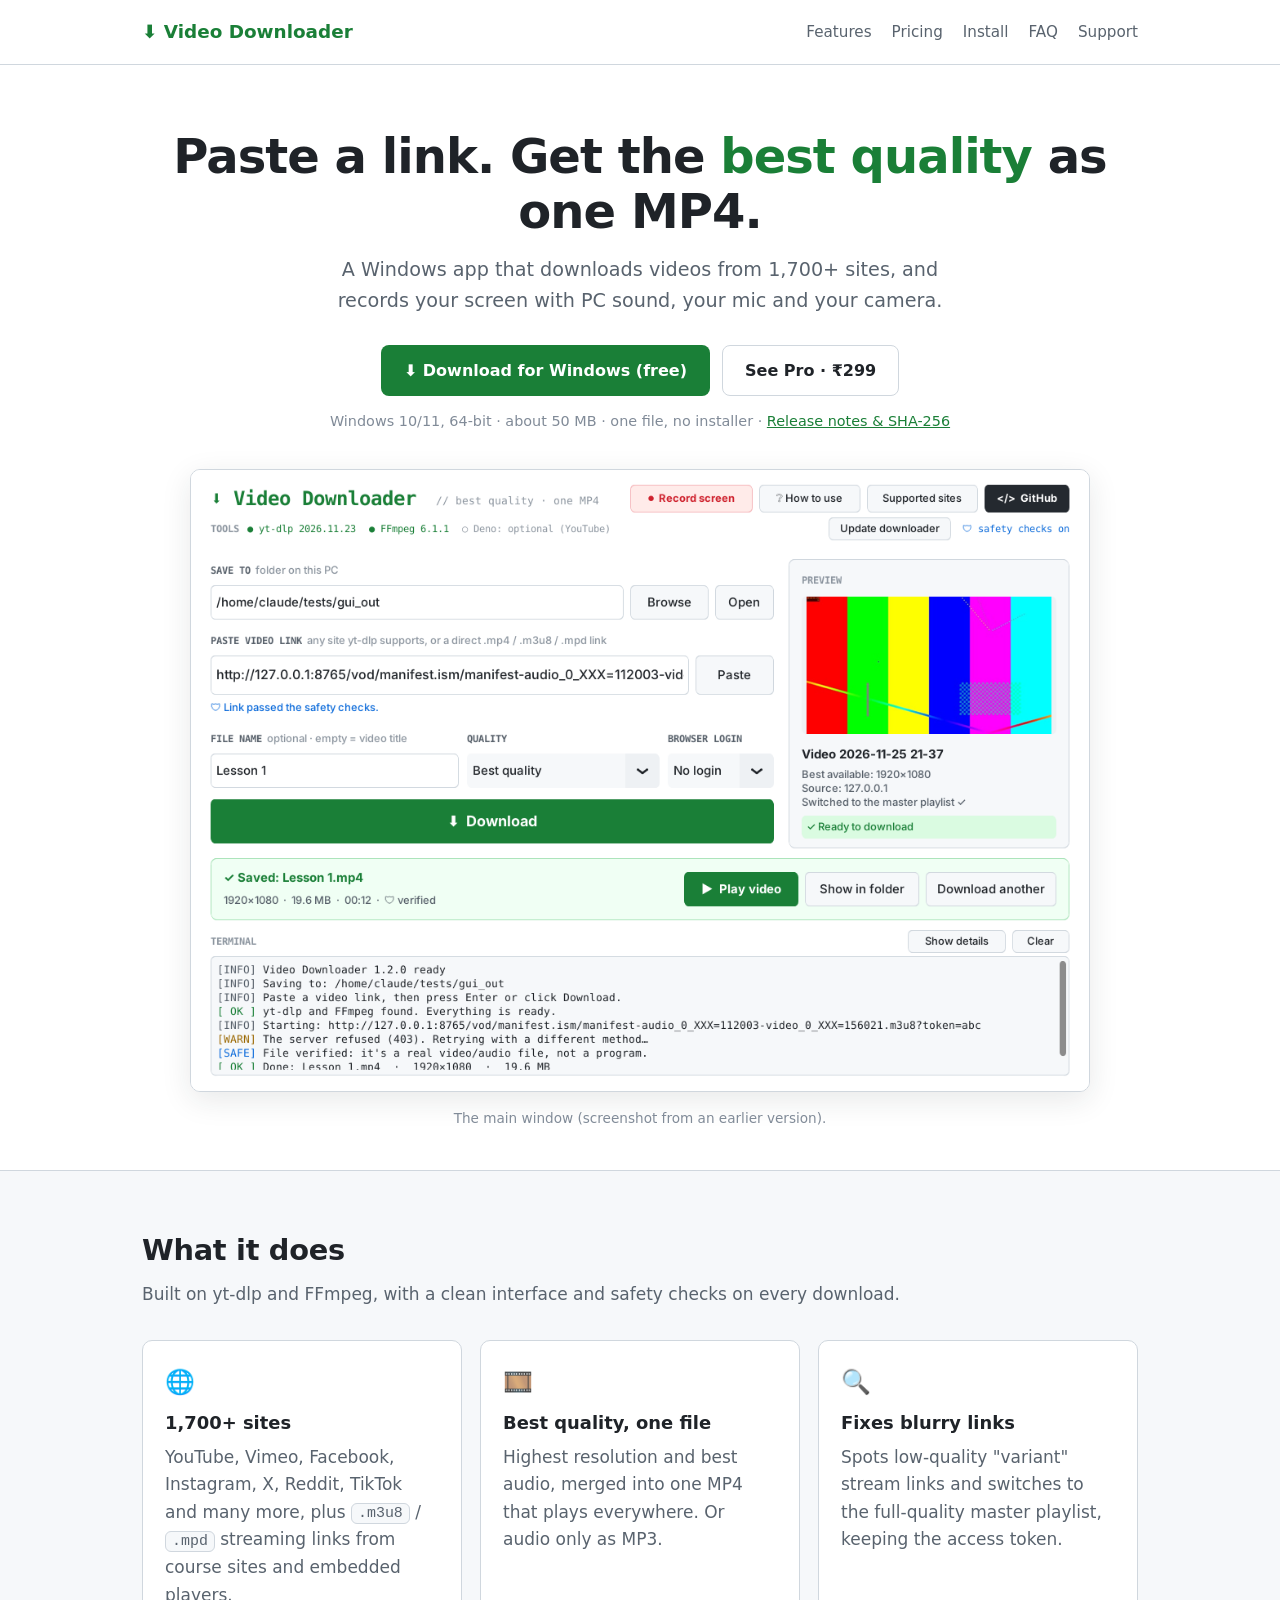
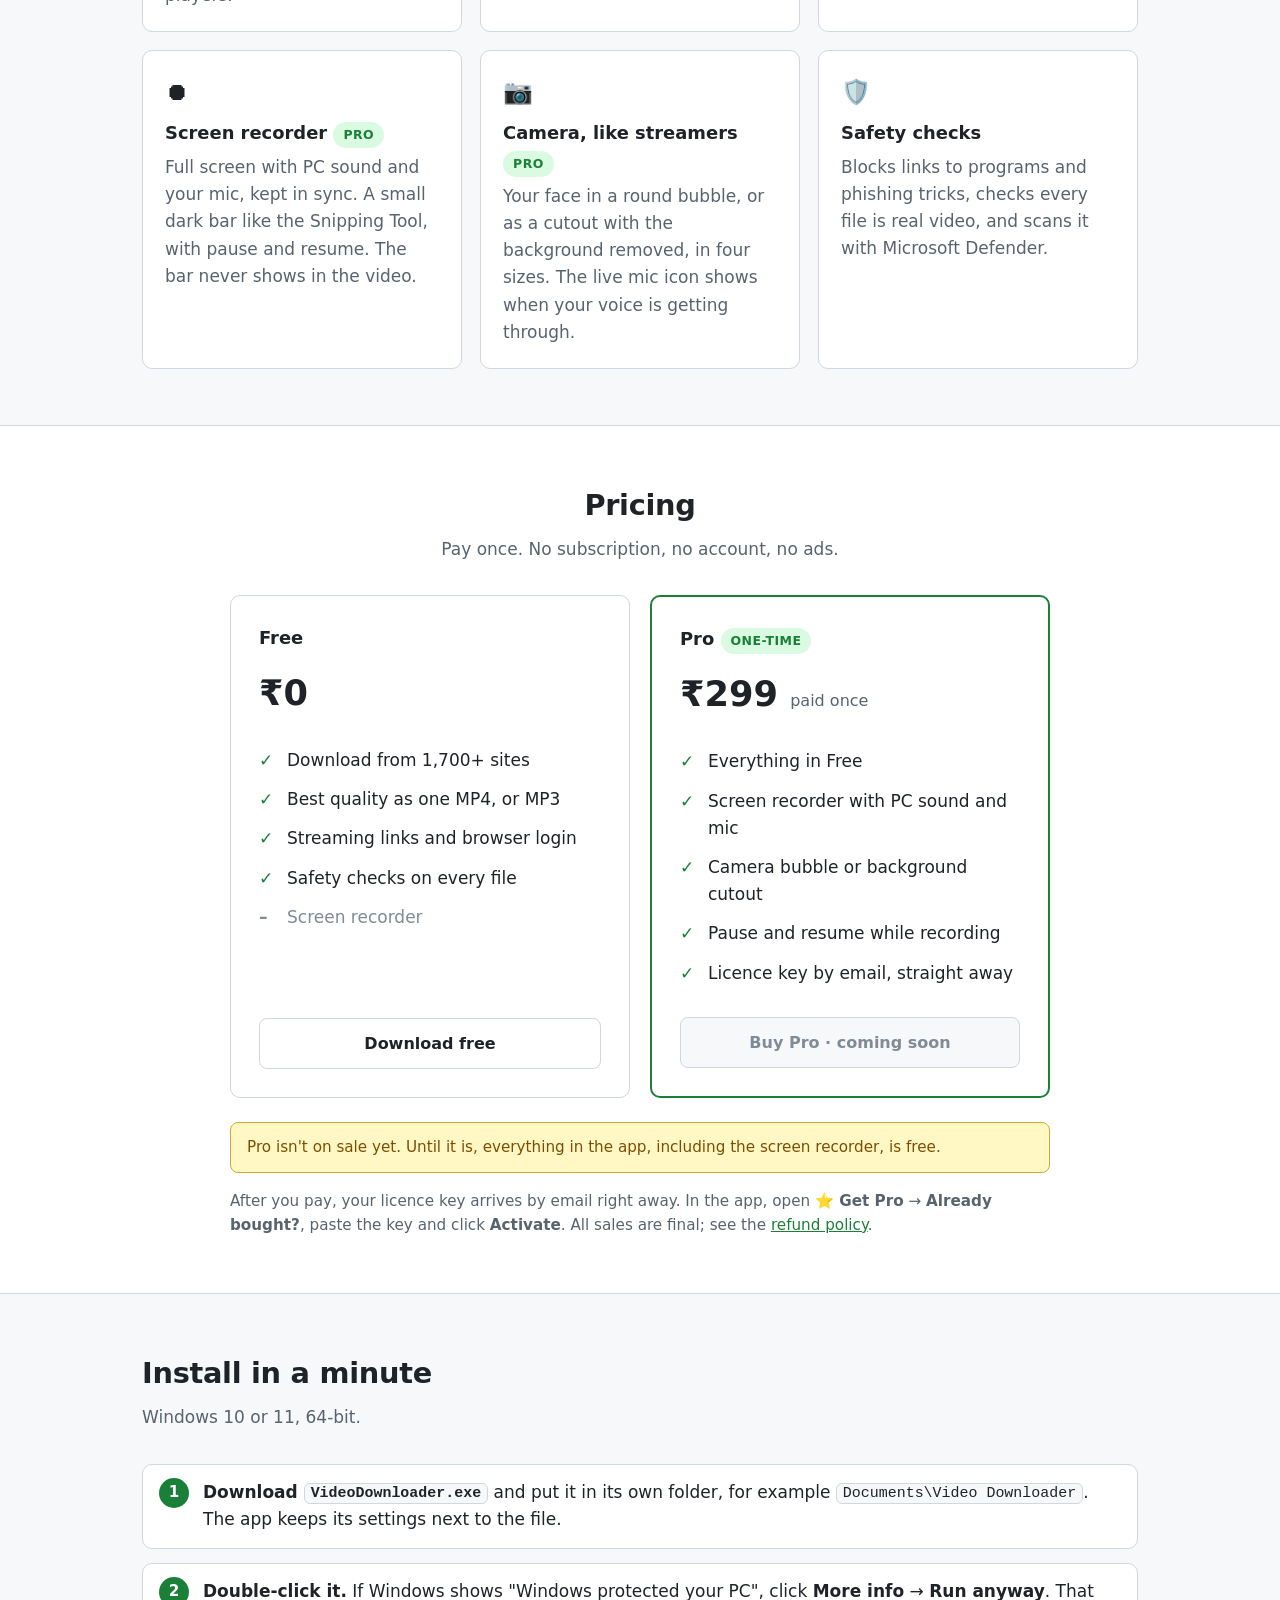
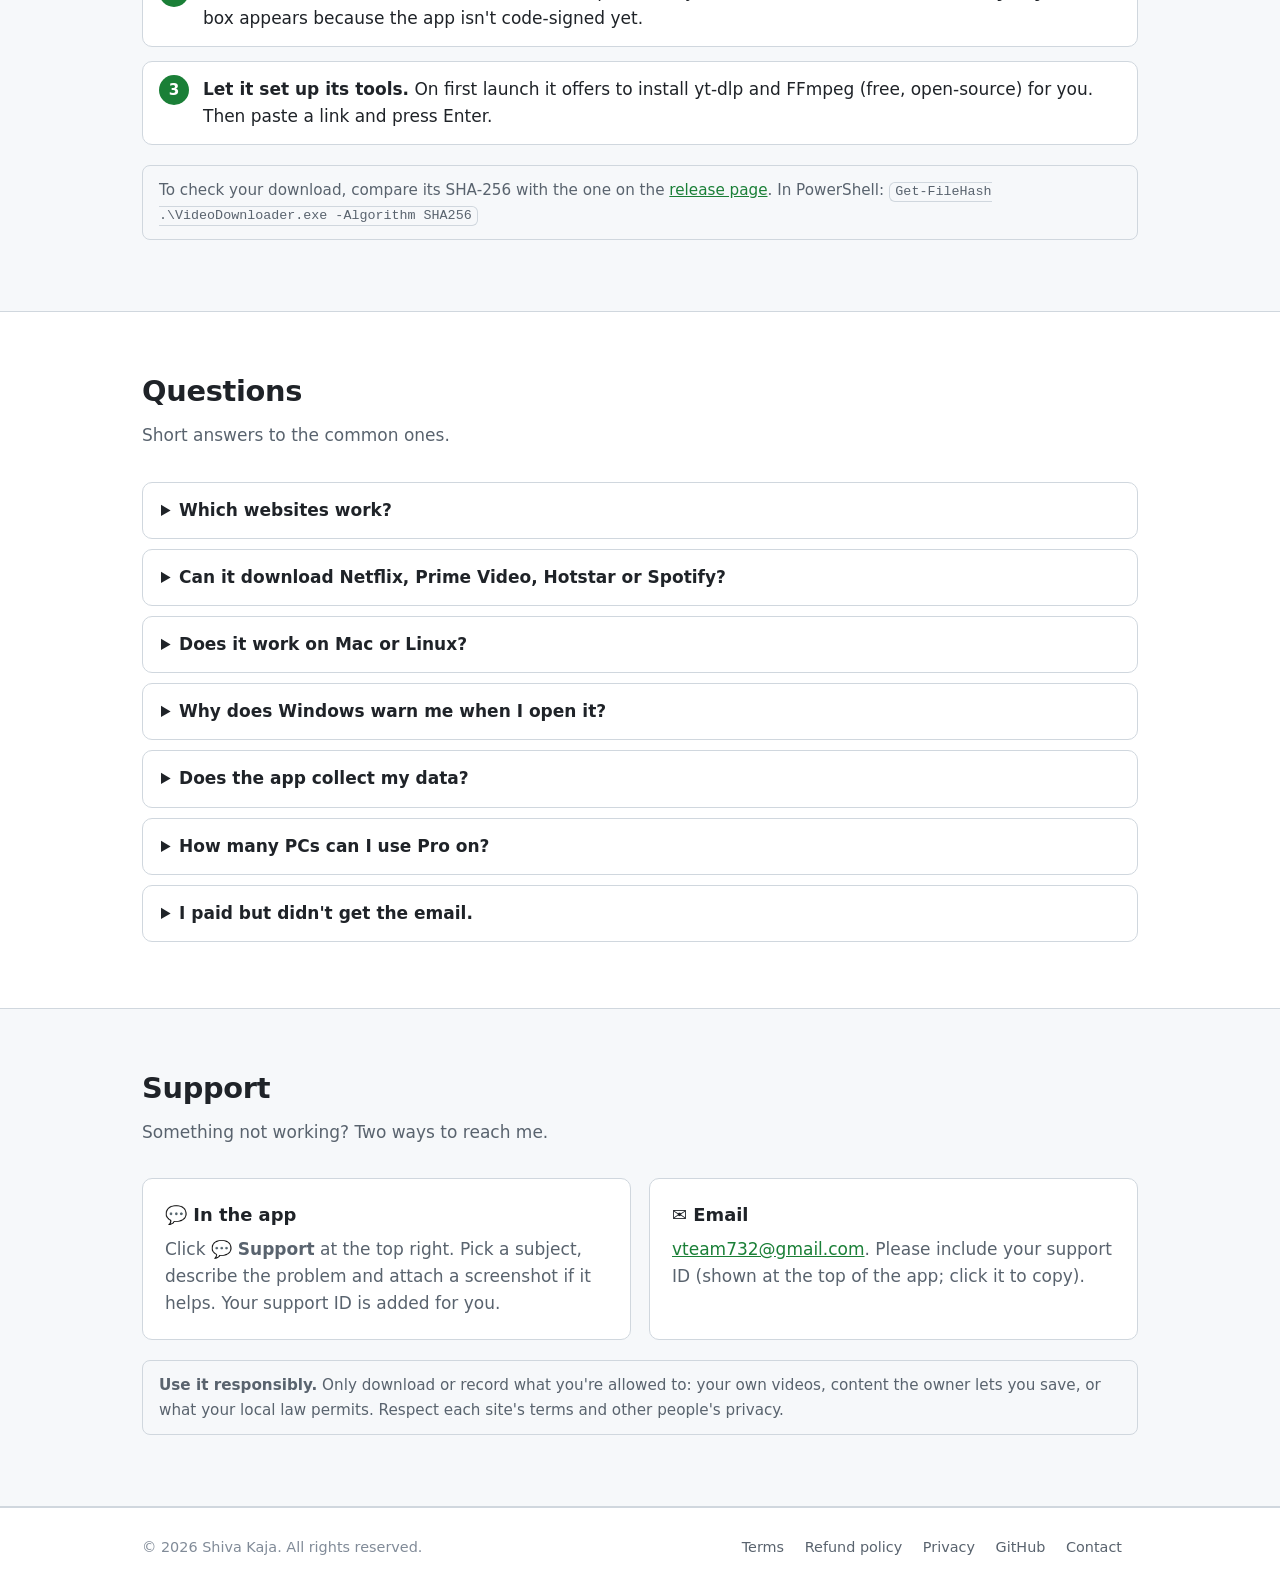
==== docs/index.html @ ed21e31d "Video Downloader v2.0.0 Windows app: download videos from 1,700+ sites in the best quality as one MP" ====
<!DOCTYPE html>
<html lang="en">
<head>
  <meta charset="utf-8">
  <meta name="viewport" content="width=device-width, initial-scale=1">
  <title>Video Downloader for Windows: best quality as one MP4, plus a screen recorder</title>
  <meta name="description" content="A Windows app that downloads videos from 1,700+ sites in the best quality as one MP4, and records your screen with sound, mic and camera. Free to download; Pro is ₹299 once.">
  <link rel="stylesheet" href="style.css">
  <link rel="icon" href="data:image/svg+xml,%3Csvg xmlns='http://www.w3.org/2000/svg' viewBox='0 0 100 100'%3E%3Ctext y='.9em' font-size='90'%3E%E2%AC%87%3C/text%3E%3C/svg%3E">
</head>
<body>

<header class="site-header">
  <div class="wrap">
    <a class="brand" href="./">⬇ Video Downloader</a>
    <nav class="nav">
      <a href="#features">Features</a>
      <a href="#pricing">Pricing</a>
      <a href="#install">Install</a>
      <a href="#faq">FAQ</a>
      <a href="#support">Support</a>
    </nav>
  </div>
</header>

<main>
  <div class="wrap hero">
    <h1>Paste a link. Get the <span>best quality</span> as one MP4.</h1>
    <p class="lead">A Windows app that downloads videos from 1,700+ sites, and records your screen with PC sound, your mic and your camera.</p>
    <div class="actions">
      <a class="btn btn-primary" href="https://github.com/souldraft/video-downloader/releases/latest/download/VideoDownloader.exe">⬇ Download for Windows (free)</a>
      <a class="btn btn-secondary" href="#pricing">See Pro · ₹299</a>
    </div>
    <p class="small">Windows 10/11, 64-bit · about 50 MB · one file, no installer · <a href="https://github.com/souldraft/video-downloader/releases/latest">Release notes &amp; SHA-256</a></p>

    <figure class="shot">
      <img src="screenshot-main.png" alt="Video Downloader main window: a link box, quality options, a preview card and a green Download button" width="1100" height="760">
      <figcaption>The main window (screenshot from an earlier version).</figcaption>
    </figure>
  </div>

  <section id="features" class="alt">
    <div class="wrap">
      <h2>What it does</h2>
      <p class="section-lead">Built on yt-dlp and FFmpeg, with a clean interface and safety checks on every download.</p>
      <div class="grid">
        <div class="card">
          <div class="icon">🌐</div>
          <h3>1,700+ sites</h3>
          <p>YouTube, Vimeo, Facebook, Instagram, X, Reddit, TikTok and many more, plus <code>.m3u8</code> / <code>.mpd</code> streaming links from course sites and embedded players.</p>
        </div>
        <div class="card">
          <div class="icon">🎞️</div>
          <h3>Best quality, one file</h3>
          <p>Highest resolution and best audio, merged into one MP4 that plays everywhere. Or audio only as MP3.</p>
        </div>
        <div class="card">
          <div class="icon">🔍</div>
          <h3>Fixes blurry links</h3>
          <p>Spots low-quality "variant" stream links and switches to the full-quality master playlist, keeping the access token.</p>
        </div>
        <div class="card">
          <div class="icon">⏺</div>
          <h3>Screen recorder <span class="badge">Pro</span></h3>
          <p>Full screen with PC sound and your mic, kept in sync. A small dark bar like the Snipping Tool, with pause and resume. The bar never shows in the video.</p>
        </div>
        <div class="card">
          <div class="icon">📷</div>
          <h3>Camera, like streamers <span class="badge">Pro</span></h3>
          <p>Your face in a round bubble, or as a cutout with the background removed, in four sizes. The live mic icon shows when your voice is getting through.</p>
        </div>
        <div class="card">
          <div class="icon">🛡️</div>
          <h3>Safety checks</h3>
          <p>Blocks links to programs and phishing tricks, checks every file is real video, and scans it with Microsoft Defender.</p>
        </div>
      </div>
    </div>
  </section>

  <section id="pricing">
    <div class="wrap">
      <h2 style="text-align:center">Pricing</h2>
      <p class="section-lead" style="text-align:center">Pay once. No subscription, no account, no ads.</p>
      <div class="plans">
        <div class="plan">
          <h3>Free</h3>
          <div class="price">₹0</div>
          <ul>
            <li>Download from 1,700+ sites</li>
            <li>Best quality as one MP4, or MP3</li>
            <li>Streaming links and browser login</li>
            <li>Safety checks on every file</li>
            <li class="no">Screen recorder</li>
          </ul>
          <a class="btn btn-secondary btn-block" href="https://github.com/souldraft/video-downloader/releases/latest/download/VideoDownloader.exe">Download free</a>
        </div>
        <div class="plan pro">
          <h3>Pro <span class="badge">one-time</span></h3>
          <div class="price">₹299 <small>paid once</small></div>
          <ul>
            <li>Everything in Free</li>
            <li>Screen recorder with PC sound and mic</li>
            <li>Camera bubble or background cutout</li>
            <li>Pause and resume while recording</li>
            <li>Licence key by email, straight away</li>
          </ul>
          <!-- When the checkout link is ready: replace this <span> with
               <a class="btn btn-primary btn-block" href="CHECKOUT-LINK">Buy Pro · ₹299</a> -->
          <span class="btn btn-block" aria-disabled="true">Buy Pro · coming soon</span>
        </div>
      </div>
      <p class="note" style="max-width:820px;margin:24px auto 0">Pro isn't on sale yet. Until it is, everything in the app, including the screen recorder, is free.</p>
      <p style="max-width:820px;margin:16px auto 0;color:var(--muted);font-size:0.95rem">After you pay, your licence key arrives by email right away. In the app, open <strong>⭐ Get Pro</strong> → <strong>Already bought?</strong>, paste the key and click <strong>Activate</strong>. All sales are final; see the <a href="refund.html">refund policy</a>.</p>
    </div>
  </section>

  <section id="install" class="alt">
    <div class="wrap">
      <h2>Install in a minute</h2>
      <p class="section-lead">Windows 10 or 11, 64-bit.</p>
      <ol class="steps">
        <li><strong>Download <code>VideoDownloader.exe</code></strong> and put it in its own folder, for example <code>Documents\Video Downloader</code>. The app keeps its settings next to the file.</li>
        <li><strong>Double-click it.</strong> If Windows shows "Windows protected your PC", click <strong>More info</strong> → <strong>Run anyway</strong>. That box appears because the app isn't code-signed yet.</li>
        <li><strong>Let it set up its tools.</strong> On first launch it offers to install yt-dlp and FFmpeg (free, open-source) for you. Then paste a link and press Enter.</li>
      </ol>
      <p class="note-plain" style="margin-top:20px">To check your download, compare its SHA-256 with the one on the <a href="https://github.com/souldraft/video-downloader/releases/latest">release page</a>. In PowerShell: <code>Get-FileHash .\VideoDownloader.exe -Algorithm SHA256</code></p>
    </div>
  </section>

  <section id="faq">
    <div class="wrap">
      <h2>Questions</h2>
      <p class="section-lead">Short answers to the common ones.</p>
      <details>
        <summary>Which websites work?</summary>
        <p>Every site the open-source yt-dlp project supports (over 1,700), plus direct video files and <code>.m3u8</code> / <code>.mpd</code> streaming links. Sites change often; if one stops working, click <strong>Update downloader</strong> in the app.</p>
      </details>
      <details>
        <summary>Can it download Netflix, Prime Video, Hotstar or Spotify?</summary>
        <p>No. Those use DRM copy protection, and the app doesn't try to get around it. Screen recordings of DRM players show black for the same reason.</p>
      </details>
      <details>
        <summary>Does it work on Mac or Linux?</summary>
        <p>No, Windows 10 and 11 (64-bit) only.</p>
      </details>
      <details>
        <summary>Why does Windows warn me when I open it?</summary>
        <p>New apps without a paid code-signing certificate get a SmartScreen warning. Download only from this site or the GitHub Releases page, and compare the SHA-256 if you want to be sure.</p>
      </details>
      <details>
        <summary>Does the app collect my data?</summary>
        <p>No analytics, no tracking, no account. It only sends something when you choose to use the Support form. Details in the <a href="privacy.html">privacy policy</a>.</p>
      </details>
      <details>
        <summary>How many PCs can I use Pro on?</summary>
        <p>One licence key works on up to 2 PCs. If you change PCs, contact support with your key and support ID.</p>
      </details>
      <details>
        <summary>I paid but didn't get the email.</summary>
        <p>Check your spam or promotions folder for the receipt; the key is in it. Still nothing? Email <a href="mailto:vteam732@gmail.com">vteam732@gmail.com</a> with the email address you paid with.</p>
      </details>
    </div>
  </section>

  <section id="support" class="alt">
    <div class="wrap">
      <h2>Support</h2>
      <p class="section-lead">Something not working? Two ways to reach me.</p>
      <div class="grid">
        <div class="card">
          <h3>💬 In the app</h3>
          <p>Click <strong>💬 Support</strong> at the top right. Pick a subject, describe the problem and attach a screenshot if it helps. Your support ID is added for you.</p>
        </div>
        <div class="card">
          <h3>✉️ Email</h3>
          <p><a href="mailto:vteam732@gmail.com">vteam732@gmail.com</a>. Please include your support ID (shown at the top of the app; click it to copy).</p>
        </div>
      </div>
      <p class="note-plain" style="margin-top:20px"><strong>Use it responsibly.</strong> Only download or record what you're allowed to: your own videos, content the owner lets you save, or what your local law permits. Respect each site's terms and other people's privacy.</p>
    </div>
  </section>
</main>

<footer class="site-footer">
  <div class="wrap">
    <div>© 2026 Shiva Kaja. All rights reserved.</div>
    <div>
      <a href="terms.html">Terms</a>
      <a href="refund.html">Refund policy</a>
      <a href="privacy.html">Privacy</a>
      <a href="https://github.com/souldraft/video-downloader">GitHub</a>
      <a href="mailto:vteam732@gmail.com">Contact</a>
    </div>
  </div>
</footer>

</body>
</html>
---- docs/style.css ----
/* Video Downloader website: white theme, green accent (same as the app) */
:root {
  --green: #1A7F37;
  --green-hover: #156D2E;
  --green-soft: #DAFBE1;
  --text: #1F2328;
  --muted: #59636E;
  --faint: #818B98;
  --border: #D0D7DE;
  --surface: #F6F8FA;
  --amber-bg: #FFF8C5;
  --amber-border: #D4A72C;
  --amber-text: #7D4E00;
  --red: #CF222E;
  --radius: 10px;
  --max: 1040px;
}

* { box-sizing: border-box; }

html { -webkit-text-size-adjust: 100%; }

body {
  margin: 0;
  font-family: "Segoe UI", system-ui, -apple-system, Roboto, "Helvetica Neue", Arial, sans-serif;
  font-size: 17px;
  line-height: 1.6;
  color: var(--text);
  background: #FFFFFF;
}

a { color: var(--green); }
a:hover { color: var(--green-hover); }

code, .mono {
  font-family: "Cascadia Mono", Consolas, "SFMono-Regular", Menlo, monospace;
  font-size: 0.88em;
}

code {
  background: var(--surface);
  border: 1px solid var(--border);
  border-radius: 6px;
  padding: 0.1em 0.4em;
}

.wrap { max-width: var(--max); margin: 0 auto; padding: 0 22px; }

/* ---------- header ---------- */
.site-header { border-bottom: 1px solid var(--border); background: #FFFFFF; }
.site-header .wrap { display: flex; align-items: center; justify-content: space-between; gap: 16px; min-height: 64px; flex-wrap: wrap; }
.brand { font-weight: 700; font-size: 1.15rem; color: var(--green); text-decoration: none; white-space: nowrap; }
.brand:hover { color: var(--green-hover); }
.nav { display: flex; gap: 20px; flex-wrap: wrap; }
.nav a { color: var(--muted); text-decoration: none; font-size: 0.95rem; }
.nav a:hover { color: var(--text); }

/* ---------- buttons ---------- */
.btn {
  display: inline-block;
  padding: 12px 22px;
  border-radius: 8px;
  font-weight: 600;
  font-size: 1rem;
  text-decoration: none;
  border: 1px solid transparent;
  cursor: pointer;
  font-family: inherit;
}
.btn-primary { background: var(--green); color: #FFFFFF; }
.btn-primary:hover { background: var(--green-hover); color: #FFFFFF; }
.btn-secondary { background: #FFFFFF; color: var(--text); border-color: var(--border); }
.btn-secondary:hover { background: var(--surface); color: var(--text); }
.btn[aria-disabled="true"], .btn:disabled { background: var(--surface); color: var(--faint); border-color: var(--border); cursor: not-allowed; }
.btn-block { display: block; width: 100%; text-align: center; }

/* ---------- hero ---------- */
.hero { padding: 64px 0 40px; text-align: center; }
.hero h1 { font-size: clamp(2rem, 5vw, 3rem); line-height: 1.15; margin: 0 0 16px; letter-spacing: -0.02em; }
.hero h1 span { color: var(--green); }
.hero p.lead { font-size: 1.2rem; color: var(--muted); max-width: 640px; margin: 0 auto 28px; }
.hero .actions { display: flex; gap: 12px; justify-content: center; flex-wrap: wrap; }
.hero .small { color: var(--faint); font-size: 0.9rem; margin-top: 14px; }

.shot { margin: 36px auto 0; max-width: 900px; }
.shot img { width: 100%; height: auto; border: 1px solid var(--border); border-radius: var(--radius); box-shadow: 0 8px 30px rgba(31, 35, 40, 0.10); }
.shot figcaption { color: var(--faint); font-size: 0.85rem; margin-top: 8px; text-align: center; }

/* ---------- sections ---------- */
section { padding: 56px 0; }
section.alt { background: var(--surface); border-top: 1px solid var(--border); border-bottom: 1px solid var(--border); }
h2 { font-size: 1.8rem; margin: 0 0 8px; letter-spacing: -0.01em; }
h3 { font-size: 1.12rem; margin: 0 0 6px; }
.section-lead { color: var(--muted); margin: 0 0 32px; }

.grid { display: grid; gap: 18px; grid-template-columns: repeat(auto-fit, minmax(260px, 1fr)); }
.card { background: #FFFFFF; border: 1px solid var(--border); border-radius: var(--radius); padding: 22px; }
.card p { margin: 0; color: var(--muted); }
.card .icon { font-size: 1.5rem; margin-bottom: 8px; }

/* ---------- pricing ---------- */
.plans { display: grid; gap: 20px; grid-template-columns: repeat(auto-fit, minmax(280px, 1fr)); max-width: 820px; margin: 0 auto; }
.plan { background: #FFFFFF; border: 1px solid var(--border); border-radius: var(--radius); padding: 28px; display: flex; flex-direction: column; }
.plan.pro { border: 2px solid var(--green); }
.plan .price { font-size: 2.2rem; font-weight: 700; margin: 6px 0 2px; }
.plan .price small { font-size: 1rem; font-weight: 400; color: var(--muted); }
.plan ul { list-style: none; padding: 0; margin: 18px 0 24px; flex: 1; }
.plan li { padding: 6px 0 6px 28px; position: relative; }
.plan li::before { content: "✓"; position: absolute; left: 0; color: var(--green); font-weight: 700; }
.plan li.no { color: var(--faint); }
.plan li.no::before { content: "–"; color: var(--faint); }
.badge { display: inline-block; font-size: 0.78rem; font-weight: 700; letter-spacing: 0.04em; text-transform: uppercase; color: var(--green); background: var(--green-soft); border-radius: 999px; padding: 3px 10px; }

.note { background: var(--amber-bg); border: 1px solid var(--amber-border); color: var(--amber-text); border-radius: 8px; padding: 12px 16px; font-size: 0.95rem; }
.note-plain { background: var(--surface); border: 1px solid var(--border); border-radius: 8px; padding: 12px 16px; font-size: 0.95rem; color: var(--muted); }

/* ---------- steps ---------- */
ol.steps { counter-reset: step; list-style: none; padding: 0; margin: 0; display: grid; gap: 14px; }
ol.steps li { counter-increment: step; position: relative; padding: 14px 16px 14px 60px; background: #FFFFFF; border: 1px solid var(--border); border-radius: var(--radius); }
ol.steps li::before { content: counter(step); position: absolute; left: 16px; top: 13px; width: 30px; height: 30px; border-radius: 50%; background: var(--green); color: #FFFFFF; font-weight: 700; display: flex; align-items: center; justify-content: center; font-size: 0.95rem; }

/* ---------- FAQ ---------- */
details { border: 1px solid var(--border); border-radius: var(--radius); padding: 14px 18px; background: #FFFFFF; margin-bottom: 10px; }
details summary { cursor: pointer; font-weight: 600; }
details p { margin: 10px 0 0; color: var(--muted); }

/* ---------- text pages (terms, privacy, refund) ---------- */
.page { max-width: 760px; margin: 0 auto; padding: 48px 22px 64px; }
.page h1 { font-size: 2.1rem; margin: 0 0 4px; letter-spacing: -0.01em; }
.page .updated { color: var(--faint); font-size: 0.9rem; margin: 0 0 28px; }
.page h2 { font-size: 1.3rem; margin: 32px 0 8px; }
.page p, .page li { color: #31373D; }
.page ul { padding-left: 22px; }

/* ---------- thanks page ---------- */
.keybox { display: flex; gap: 10px; flex-wrap: wrap; align-items: stretch; margin: 12px 0 8px; }
.keybox output { flex: 1; min-width: 220px; font-family: "Cascadia Mono", Consolas, Menlo, monospace; font-size: 1.05rem; background: var(--surface); border: 1px solid var(--border); border-radius: 8px; padding: 12px 14px; word-break: break-all; user-select: all; }
.hidden { display: none !important; }

/* ---------- footer ---------- */
.site-footer { border-top: 1px solid var(--border); padding: 28px 0 36px; color: var(--faint); font-size: 0.9rem; }
.site-footer .wrap { display: flex; justify-content: space-between; gap: 16px; flex-wrap: wrap; }
.site-footer a { color: var(--muted); text-decoration: none; margin-right: 16px; }
.site-footer a:hover { color: var(--text); }

@media (max-width: 600px) {
  body { font-size: 16px; }
  .hero { padding: 40px 0 28px; }
  section { padding: 40px 0; }
  .nav { gap: 14px; }
}
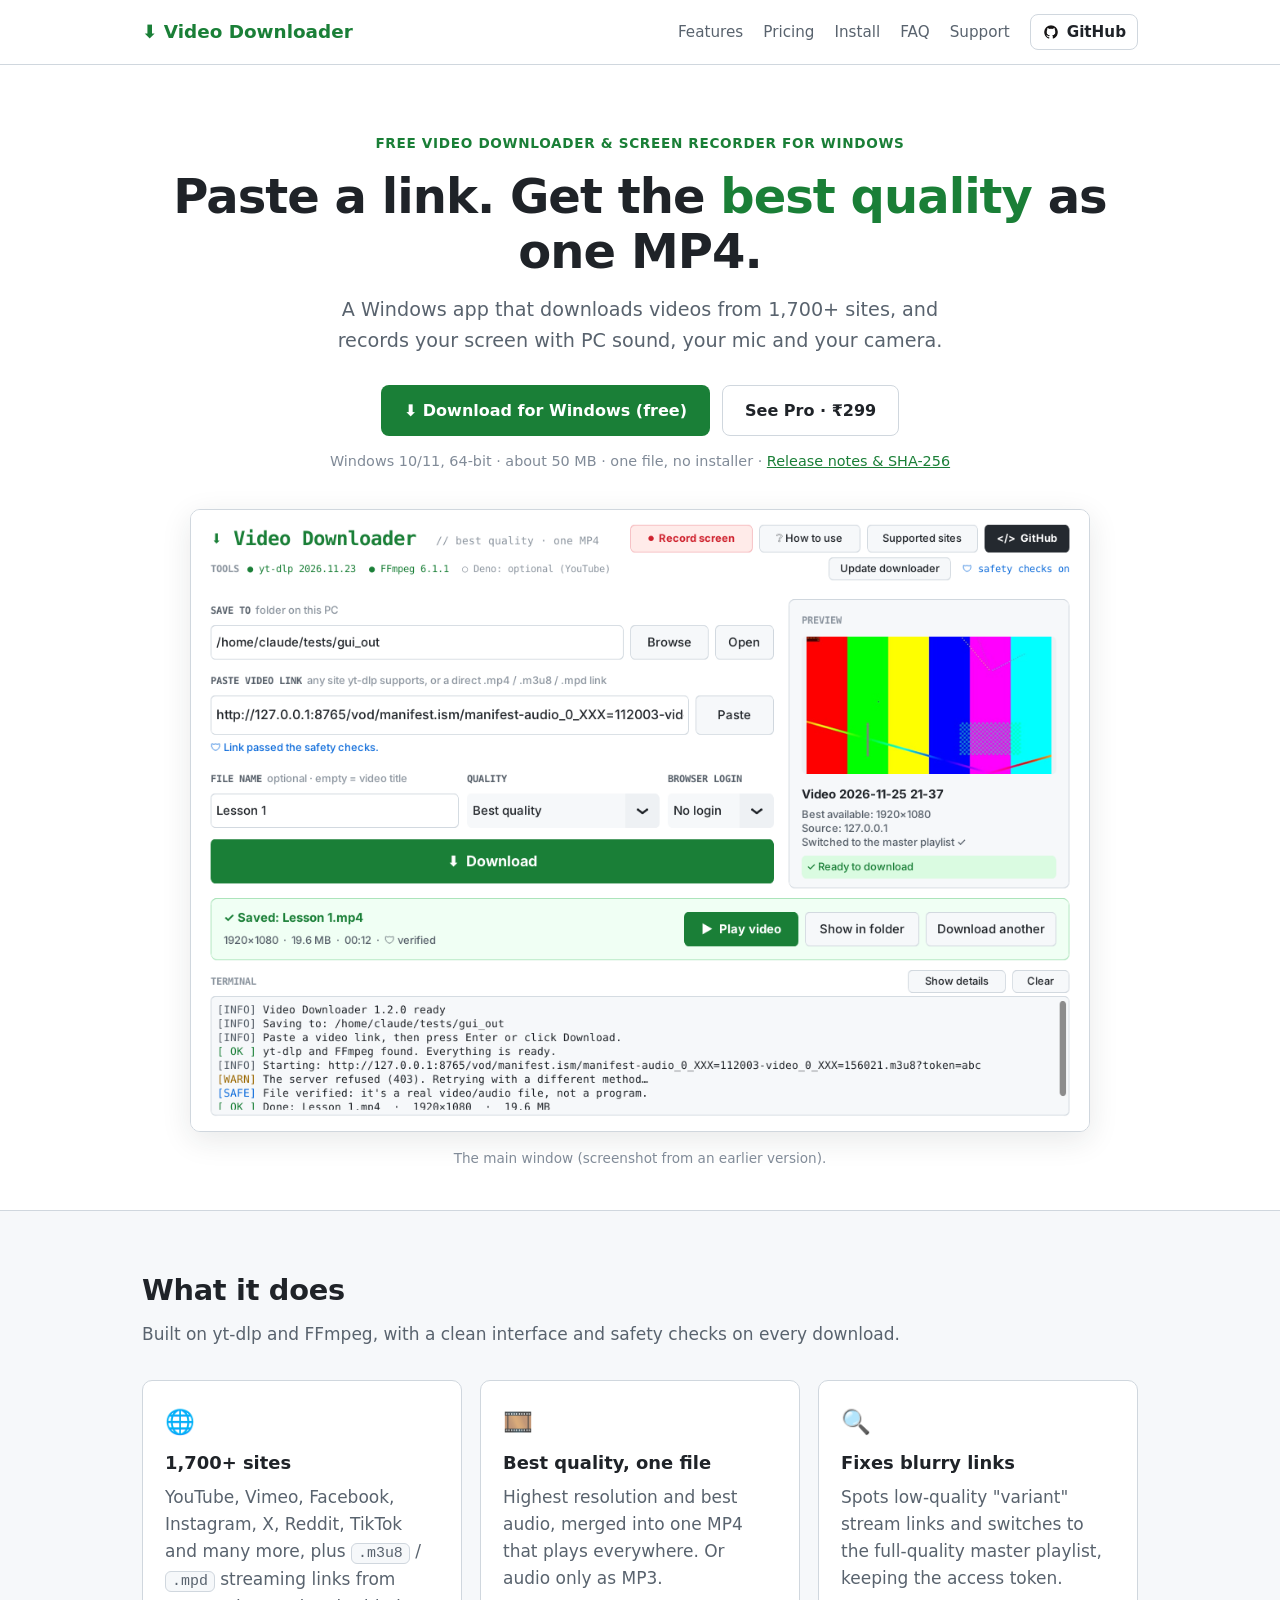
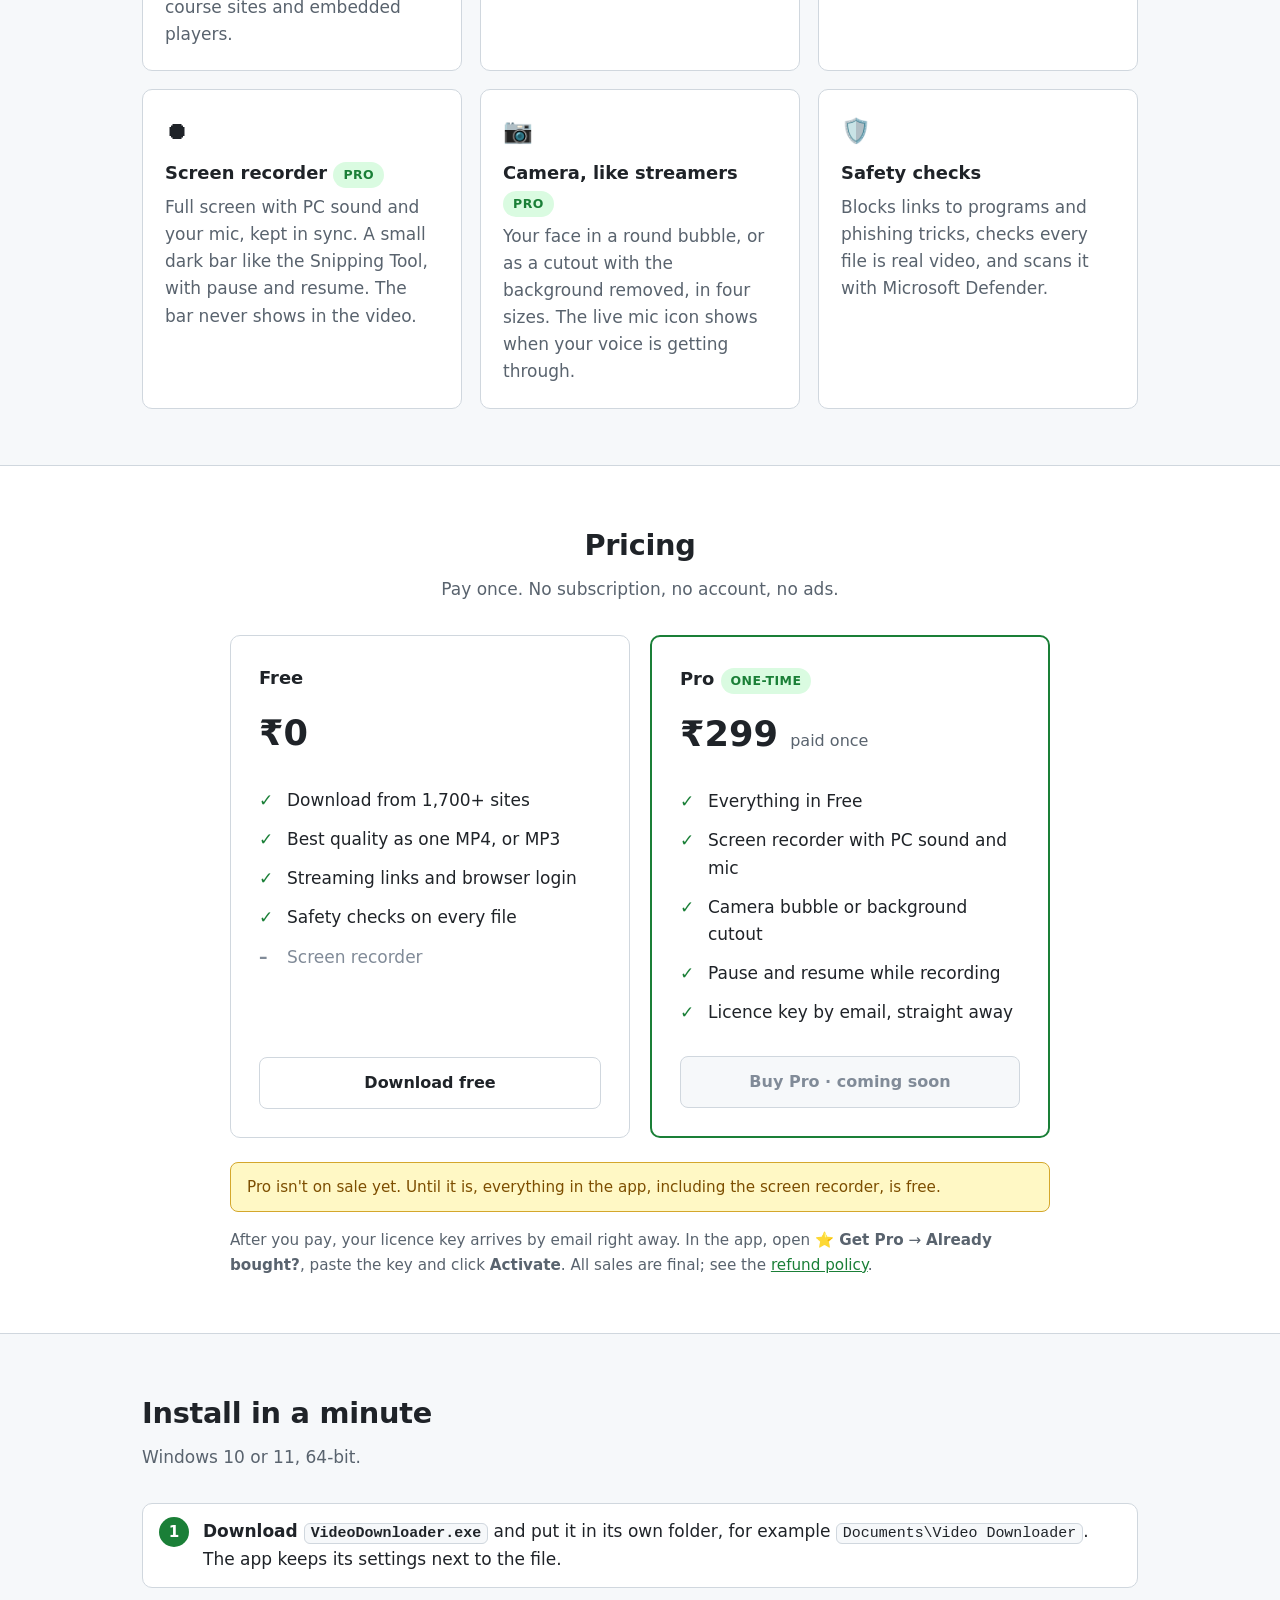
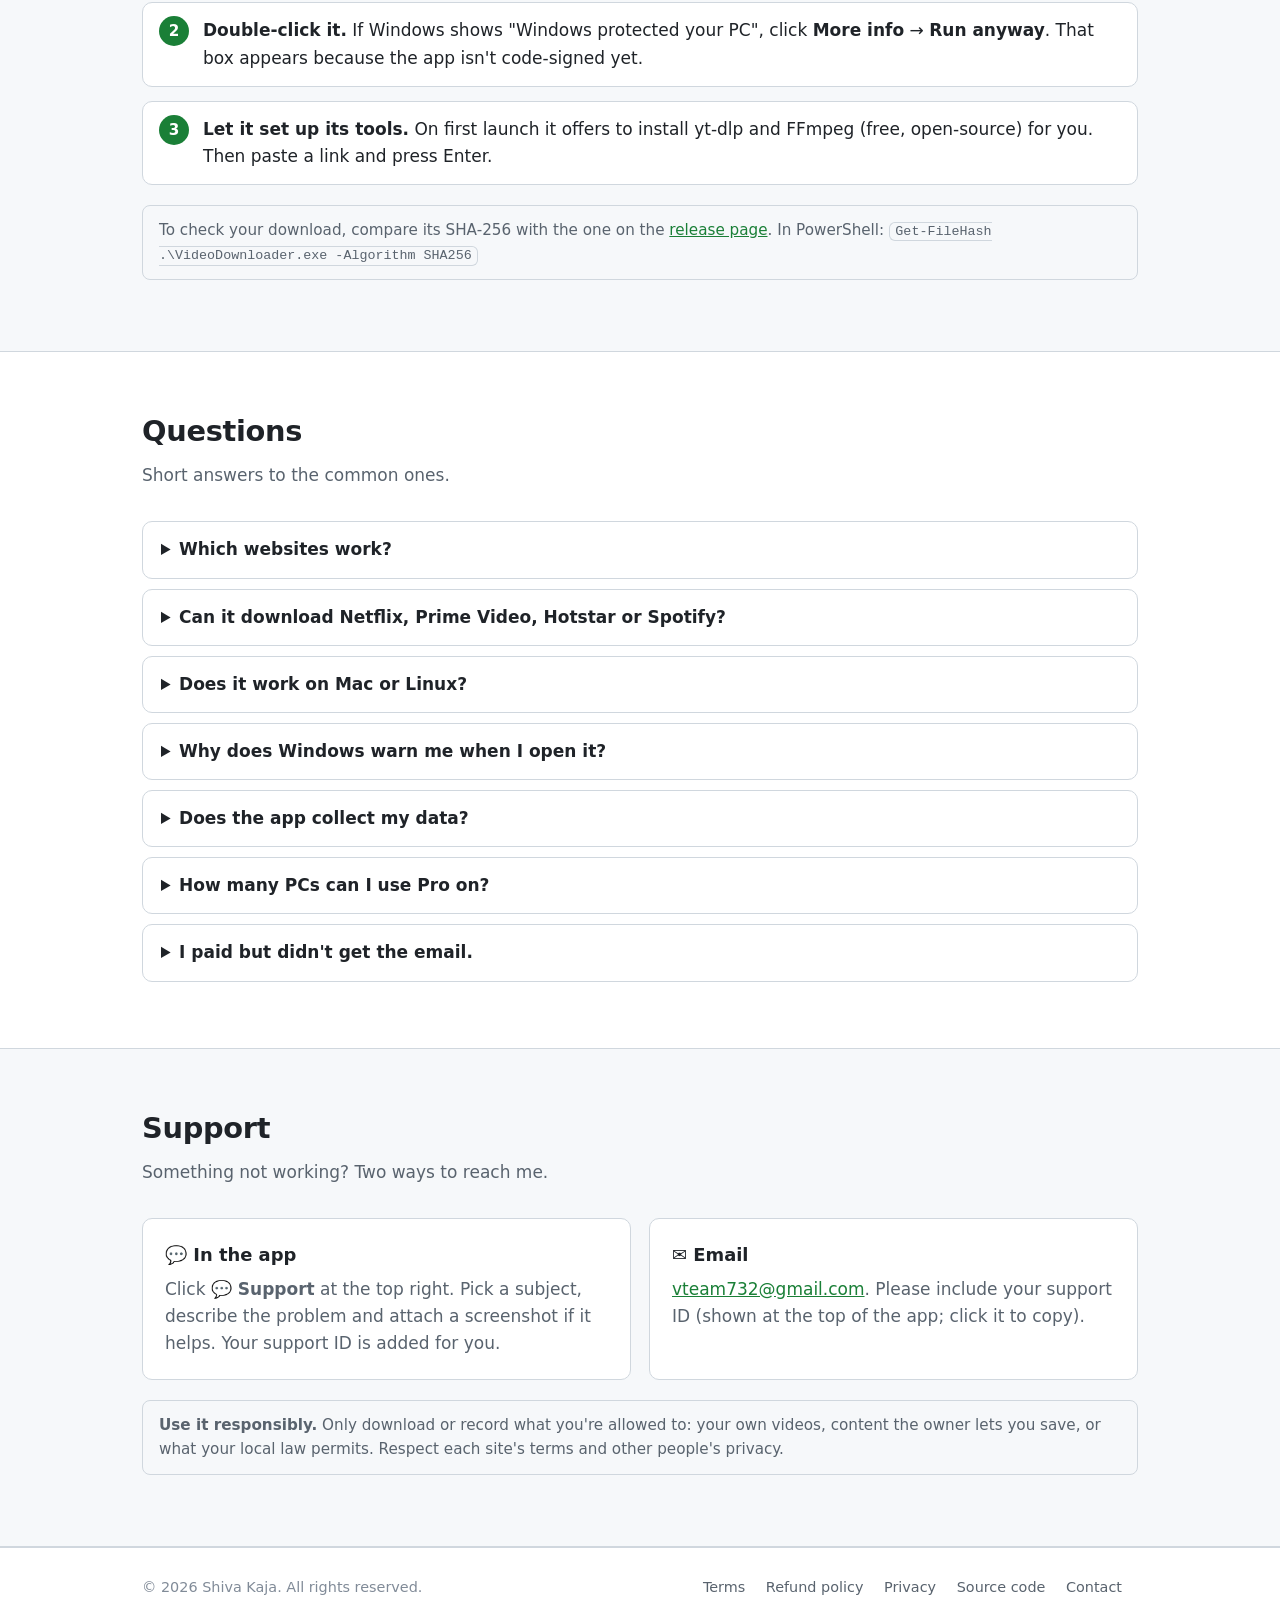
==== commit feccaaec: "Website: GitHub button, search-engine tags, sitemap - GitHub button (official GitHub mark) in every " ====
--- a/docs/index.html
+++ b/docs/index.html
@@ -3,8 +3,34 @@
 <head>
   <meta charset="utf-8">
   <meta name="viewport" content="width=device-width, initial-scale=1">
-  <title>Video Downloader for Windows: best quality as one MP4, plus a screen recorder</title>
-  <meta name="description" content="A Windows app that downloads videos from 1,700+ sites in the best quality as one MP4, and records your screen with sound, mic and camera. Free to download; Pro is ₹299 once.">
+  <title>Video Downloader &amp; Screen Recorder for Windows · free MP4 downloader</title>
+  <meta name="description" content="Free Windows video downloader: paste a link from 1,700+ sites and get the best quality as one MP4 or MP3. Includes a screen recorder with PC sound, mic, camera and pause.">
+  <link rel="canonical" href="https://souldraft.github.io/video-downloader/">
+  <meta name="author" content="Shiva Kaja">
+  <meta property="og:type" content="website">
+  <meta property="og:site_name" content="Video Downloader">
+  <meta property="og:title" content="Video Downloader &amp; Screen Recorder for Windows">
+  <meta property="og:description" content="Paste a link, get the best quality as one MP4. Plus a screen recorder with sound, mic and camera. Free download for Windows 10/11.">
+  <meta property="og:url" content="https://souldraft.github.io/video-downloader/">
+  <meta property="og:image" content="https://souldraft.github.io/video-downloader/screenshot-main.png">
+  <meta name="twitter:card" content="summary_large_image">
+  <script type="application/ld+json">
+  {
+    "@context": "https://schema.org",
+    "@type": "SoftwareApplication",
+    "name": "Video Downloader",
+    "alternateName": "Video Downloader & Screen Recorder",
+    "description": "Windows desktop app that downloads videos from 1,700+ sites in the best quality as one MP4 or MP3, with a screen recorder (PC sound, microphone, camera, pause).",
+    "operatingSystem": "Windows 10, Windows 11",
+    "applicationCategory": "MultimediaApplication",
+    "softwareVersion": "2.0.0",
+    "downloadUrl": "https://github.com/souldraft/video-downloader/releases/latest",
+    "url": "https://souldraft.github.io/video-downloader/",
+    "screenshot": "https://souldraft.github.io/video-downloader/screenshot-main.png",
+    "author": { "@type": "Person", "name": "Shiva Kaja", "url": "https://github.com/souldraft" },
+    "offers": { "@type": "Offer", "price": "0", "priceCurrency": "INR" }
+  }
+  </script>
   <link rel="stylesheet" href="style.css">
   <link rel="icon" href="data:image/svg+xml,%3Csvg xmlns='http://www.w3.org/2000/svg' viewBox='0 0 100 100'%3E%3Ctext y='.9em' font-size='90'%3E%E2%AC%87%3C/text%3E%3C/svg%3E">
 </head>
@@ -19,12 +45,14 @@
       <a href="#install">Install</a>
       <a href="#faq">FAQ</a>
       <a href="#support">Support</a>
+      <a class="gh" href="https://github.com/souldraft?tab=repositories" target="_blank" rel="noopener" title="My apps on GitHub" aria-label="Shiva Kaja's GitHub repositories"><img src="github-mark.png" alt="" width="18" height="18">GitHub</a>
     </nav>
   </div>
 </header>
 
 <main>
   <div class="wrap hero">
+    <p class="eyebrow">Free video downloader &amp; screen recorder for Windows</p>
     <h1>Paste a link. Get the <span>best quality</span> as one MP4.</h1>
     <p class="lead">A Windows app that downloads videos from 1,700+ sites, and records your screen with PC sound, your mic and your camera.</p>
     <div class="actions">
@@ -189,7 +217,7 @@
       <a href="terms.html">Terms</a>
       <a href="refund.html">Refund policy</a>
       <a href="privacy.html">Privacy</a>
-      <a href="https://github.com/souldraft/video-downloader">GitHub</a>
+      <a href="https://github.com/souldraft/video-downloader">Source code</a>
       <a href="mailto:vteam732@gmail.com">Contact</a>
     </div>
   </div>
--- a/docs/style.css
+++ b/docs/style.css
@@ -149,3 +149,10 @@
   section { padding: 40px 0; }
   .nav { gap: 14px; }
 }
+
+/* GitHub link in the header (official GitHub mark, links to my repositories) */
+.nav { align-items: center; }
+.nav a.gh { display: inline-flex; align-items: center; gap: 7px; color: var(--text); border: 1px solid var(--border); border-radius: 8px; padding: 5px 11px; font-weight: 600; }
+.nav a.gh:hover { background: var(--surface); }
+.nav a.gh img { display: block; }
+.eyebrow { display: inline-block; font-size: 0.85rem; font-weight: 700; letter-spacing: 0.05em; text-transform: uppercase; color: var(--green); margin: 0 0 14px; }
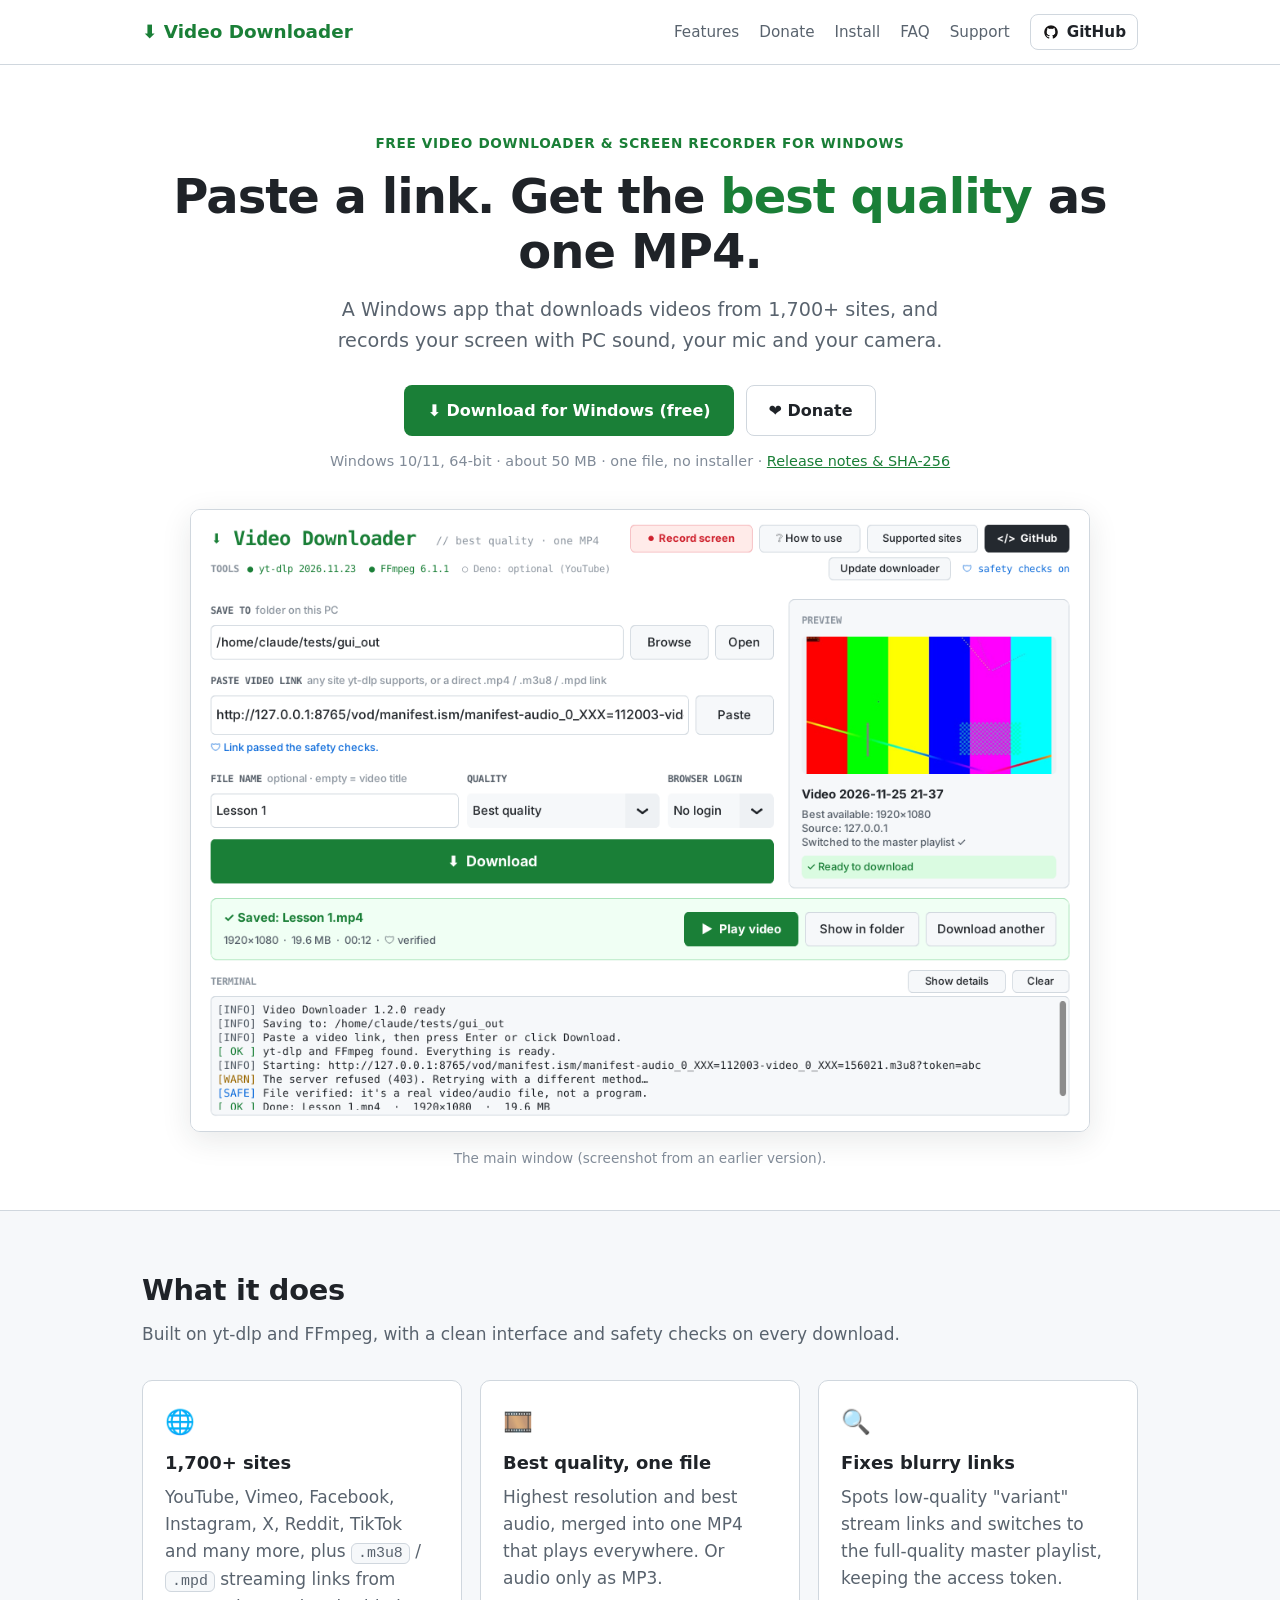
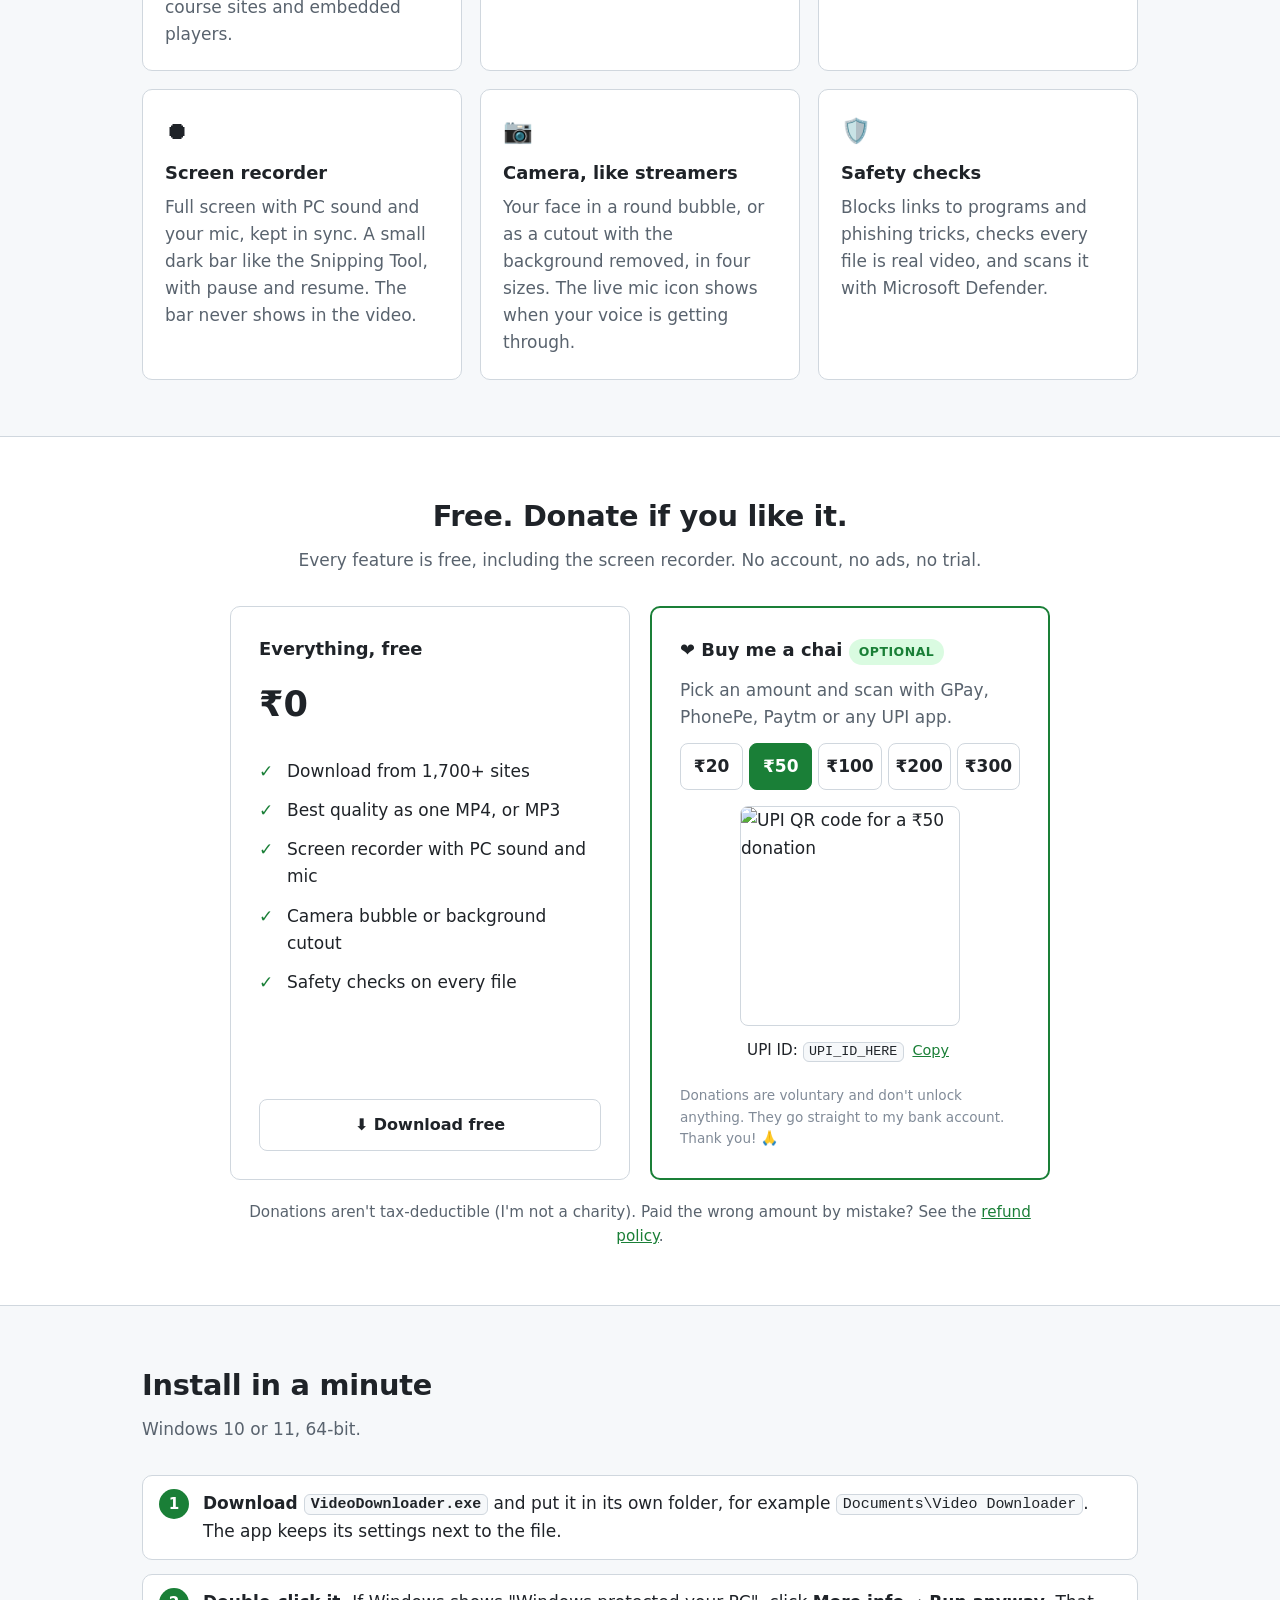
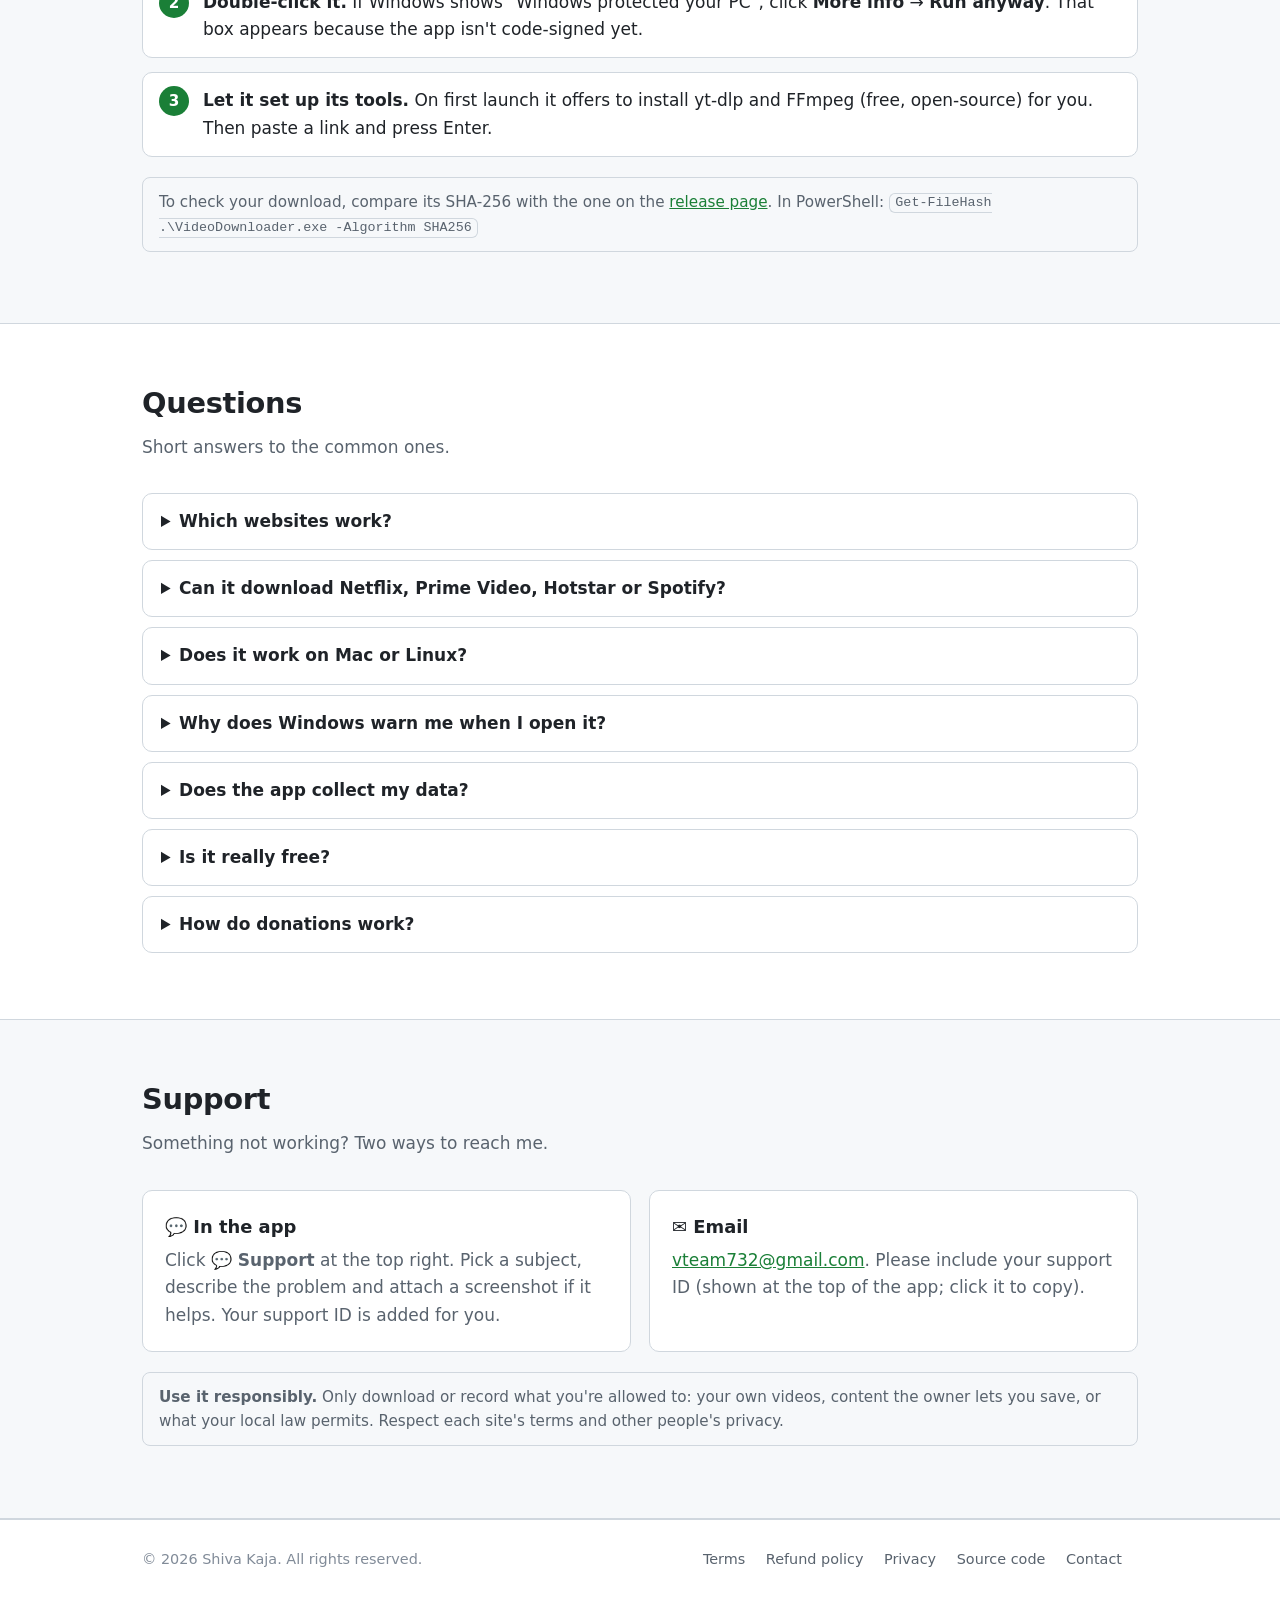
==== commit e6272c6a: "v2.1.0: everything free, optional UPI donations - Screen recorder, camera and pause are free for eve" ====
--- a/docs/index.html
+++ b/docs/index.html
@@ -41,7 +41,7 @@
     <a class="brand" href="./">⬇ Video Downloader</a>
     <nav class="nav">
       <a href="#features">Features</a>
-      <a href="#pricing">Pricing</a>
+      <a href="#donate">Donate</a>
       <a href="#install">Install</a>
       <a href="#faq">FAQ</a>
       <a href="#support">Support</a>
@@ -57,7 +57,7 @@
     <p class="lead">A Windows app that downloads videos from 1,700+ sites, and records your screen with PC sound, your mic and your camera.</p>
     <div class="actions">
       <a class="btn btn-primary" href="https://github.com/souldraft/video-downloader/releases/latest/download/VideoDownloader.exe">⬇ Download for Windows (free)</a>
-      <a class="btn btn-secondary" href="#pricing">See Pro · ₹299</a>
+      <a class="btn btn-secondary" href="#donate">❤ Donate</a>
     </div>
     <p class="small">Windows 10/11, 64-bit · about 50 MB · one file, no installer · <a href="https://github.com/souldraft/video-downloader/releases/latest">Release notes &amp; SHA-256</a></p>
 
@@ -89,12 +89,12 @@
         </div>
         <div class="card">
           <div class="icon">⏺</div>
-          <h3>Screen recorder <span class="badge">Pro</span></h3>
+          <h3>Screen recorder</h3>
           <p>Full screen with PC sound and your mic, kept in sync. A small dark bar like the Snipping Tool, with pause and resume. The bar never shows in the video.</p>
         </div>
         <div class="card">
           <div class="icon">📷</div>
-          <h3>Camera, like streamers <span class="badge">Pro</span></h3>
+          <h3>Camera, like streamers</h3>
           <p>Your face in a round bubble, or as a cutout with the background removed, in four sizes. The live mic icon shows when your voice is getting through.</p>
         </div>
         <div class="card">
@@ -106,40 +106,40 @@
     </div>
   </section>
 
-  <section id="pricing">
-    <div class="wrap">
-      <h2 style="text-align:center">Pricing</h2>
-      <p class="section-lead" style="text-align:center">Pay once. No subscription, no account, no ads.</p>
+  <section id="donate">
+    <div class="wrap">
+      <h2 style="text-align:center">Free. Donate if you like it.</h2>
+      <p class="section-lead" style="text-align:center">Every feature is free, including the screen recorder. No account, no ads, no trial.</p>
       <div class="plans">
         <div class="plan">
-          <h3>Free</h3>
+          <h3>Everything, free</h3>
           <div class="price">₹0</div>
           <ul>
             <li>Download from 1,700+ sites</li>
             <li>Best quality as one MP4, or MP3</li>
-            <li>Streaming links and browser login</li>
-            <li>Safety checks on every file</li>
-            <li class="no">Screen recorder</li>
-          </ul>
-          <a class="btn btn-secondary btn-block" href="https://github.com/souldraft/video-downloader/releases/latest/download/VideoDownloader.exe">Download free</a>
-        </div>
-        <div class="plan pro">
-          <h3>Pro <span class="badge">one-time</span></h3>
-          <div class="price">₹299 <small>paid once</small></div>
-          <ul>
-            <li>Everything in Free</li>
             <li>Screen recorder with PC sound and mic</li>
             <li>Camera bubble or background cutout</li>
-            <li>Pause and resume while recording</li>
-            <li>Licence key by email, straight away</li>
+            <li>Safety checks on every file</li>
           </ul>
-          <!-- When the checkout link is ready: replace this <span> with
-               <a class="btn btn-primary btn-block" href="CHECKOUT-LINK">Buy Pro · ₹299</a> -->
-          <span class="btn btn-block" aria-disabled="true">Buy Pro · coming soon</span>
+          <a class="btn btn-secondary btn-block" href="https://github.com/souldraft/video-downloader/releases/latest/download/VideoDownloader.exe">⬇ Download free</a>
+        </div>
+        <div class="plan pro" id="donate-box">
+          <h3>❤ Buy me a chai <span class="badge">optional</span></h3>
+          <p style="margin:6px 0 12px;color:var(--muted)">Pick an amount and scan with GPay, PhonePe, Paytm or any UPI app.</p>
+          <div class="amounts" role="group" aria-label="Donation amount">
+            <button type="button" data-amount="20">₹20</button>
+            <button type="button" data-amount="50" aria-pressed="true">₹50</button>
+            <button type="button" data-amount="100">₹100</button>
+            <button type="button" data-amount="200">₹200</button>
+            <button type="button" data-amount="300">₹300</button>
+          </div>
+          <div class="qr"><img id="donate-qr" src="donate/qr-50.png" alt="UPI QR code for a ₹50 donation" width="220" height="220"></div>
+          <p class="upi-id">UPI ID: <code id="donate-upi">UPI_ID_HERE</code> <button type="button" id="donate-copy" class="link-btn">Copy</button></p>
+          <a id="donate-app" class="btn btn-primary btn-block mobile-only" href="#">Open my UPI app · ₹50</a>
+          <p class="small-note">Donations are voluntary and don't unlock anything. They go straight to my bank account. Thank you! 🙏</p>
         </div>
       </div>
-      <p class="note" style="max-width:820px;margin:24px auto 0">Pro isn't on sale yet. Until it is, everything in the app, including the screen recorder, is free.</p>
-      <p style="max-width:820px;margin:16px auto 0;color:var(--muted);font-size:0.95rem">After you pay, your licence key arrives by email right away. In the app, open <strong>⭐ Get Pro</strong> → <strong>Already bought?</strong>, paste the key and click <strong>Activate</strong>. All sales are final; see the <a href="refund.html">refund policy</a>.</p>
+      <p style="max-width:820px;margin:20px auto 0;color:var(--muted);font-size:0.95rem;text-align:center">Donations aren't tax-deductible (I'm not a charity). Paid the wrong amount by mistake? See the <a href="refund.html">refund policy</a>.</p>
     </div>
   </section>
 
@@ -181,12 +181,12 @@
         <p>No analytics, no tracking, no account. It only sends something when you choose to use the Support form. Details in the <a href="privacy.html">privacy policy</a>.</p>
       </details>
       <details>
-        <summary>How many PCs can I use Pro on?</summary>
-        <p>One licence key works on up to 2 PCs. If you change PCs, contact support with your key and support ID.</p>
-      </details>
-      <details>
-        <summary>I paid but didn't get the email.</summary>
-        <p>Check your spam or promotions folder for the receipt; the key is in it. Still nothing? Email <a href="mailto:vteam732@gmail.com">vteam732@gmail.com</a> with the email address you paid with.</p>
+        <summary>Is it really free?</summary>
+        <p>Yes. Every feature, including the screen recorder and the camera cutout, is free with no time limit. Donations are optional and don't unlock anything.</p>
+      </details>
+      <details>
+        <summary>How do donations work?</summary>
+        <p>Pick ₹20 to ₹300 in the <a href="#donate">donate box</a> and scan the QR code with any UPI app. The money goes straight to my bank account; no payment company is involved, so there are no fees.</p>
       </details>
     </div>
   </section>
@@ -223,5 +223,31 @@
   </div>
 </footer>
 
+<script>
+  (function () {
+    var upi = document.getElementById("donate-upi").textContent.trim();
+    var qr = document.getElementById("donate-qr");
+    var app = document.getElementById("donate-app");
+    var buttons = document.querySelectorAll(".amounts button");
+    function link(amount) {
+      return "upi://pay?pa=" + encodeURIComponent(upi).replace("%40", "@") + "&pn=Video%20Downloader&am=" +
+        amount + ".00&cu=INR&tn=Video%20Downloader%20donation";
+    }
+    function pick(amount) {
+      buttons.forEach(function (b) { b.setAttribute("aria-pressed", b.dataset.amount === amount ? "true" : "false"); });
+      qr.src = "donate/qr-" + amount + ".png";
+      qr.alt = "UPI QR code for a ₹" + amount + " donation";
+      app.href = link(amount);
+      app.textContent = "Open my UPI app · ₹" + amount;
+    }
+    buttons.forEach(function (b) { b.addEventListener("click", function () { pick(b.dataset.amount); }); });
+    document.getElementById("donate-copy").addEventListener("click", function (e) {
+      var btn = e.target;
+      function done() { btn.textContent = "Copied ✓"; setTimeout(function () { btn.textContent = "Copy"; }, 1500); }
+      if (navigator.clipboard && window.isSecureContext) navigator.clipboard.writeText(upi).then(done);
+    });
+    pick("50");
+  })();
+</script>
 </body>
 </html>
--- a/docs/style.css
+++ b/docs/style.css
@@ -156,3 +156,16 @@
 .nav a.gh:hover { background: var(--surface); }
 .nav a.gh img { display: block; }
 .eyebrow { display: inline-block; font-size: 0.85rem; font-weight: 700; letter-spacing: 0.05em; text-transform: uppercase; color: var(--green); margin: 0 0 14px; }
+
+/* donate box */
+.amounts { display: grid; grid-template-columns: repeat(5, 1fr); gap: 6px; }
+.amounts button { font: inherit; font-weight: 700; padding: 9px 0; border-radius: 8px; border: 1px solid var(--border); background: #FFFFFF; color: var(--text); cursor: pointer; }
+.amounts button:hover { background: var(--surface); }
+.amounts button[aria-pressed="true"] { background: var(--green); border-color: var(--green); color: #FFFFFF; }
+.qr { display: flex; justify-content: center; margin: 16px 0 8px; }
+.qr img { width: 220px; height: 220px; border: 1px solid var(--border); border-radius: 8px; image-rendering: pixelated; }
+.upi-id { text-align: center; margin: 4px 0 12px; font-size: 0.95rem; }
+.link-btn { font: inherit; font-size: 0.9rem; background: none; border: none; color: var(--green); cursor: pointer; text-decoration: underline; padding: 0 4px; }
+.small-note { color: var(--faint); font-size: 0.85rem; margin: 10px 0 0; }
+.mobile-only { display: none; }
+@media (max-width: 760px), (pointer: coarse) { .mobile-only { display: block; } }
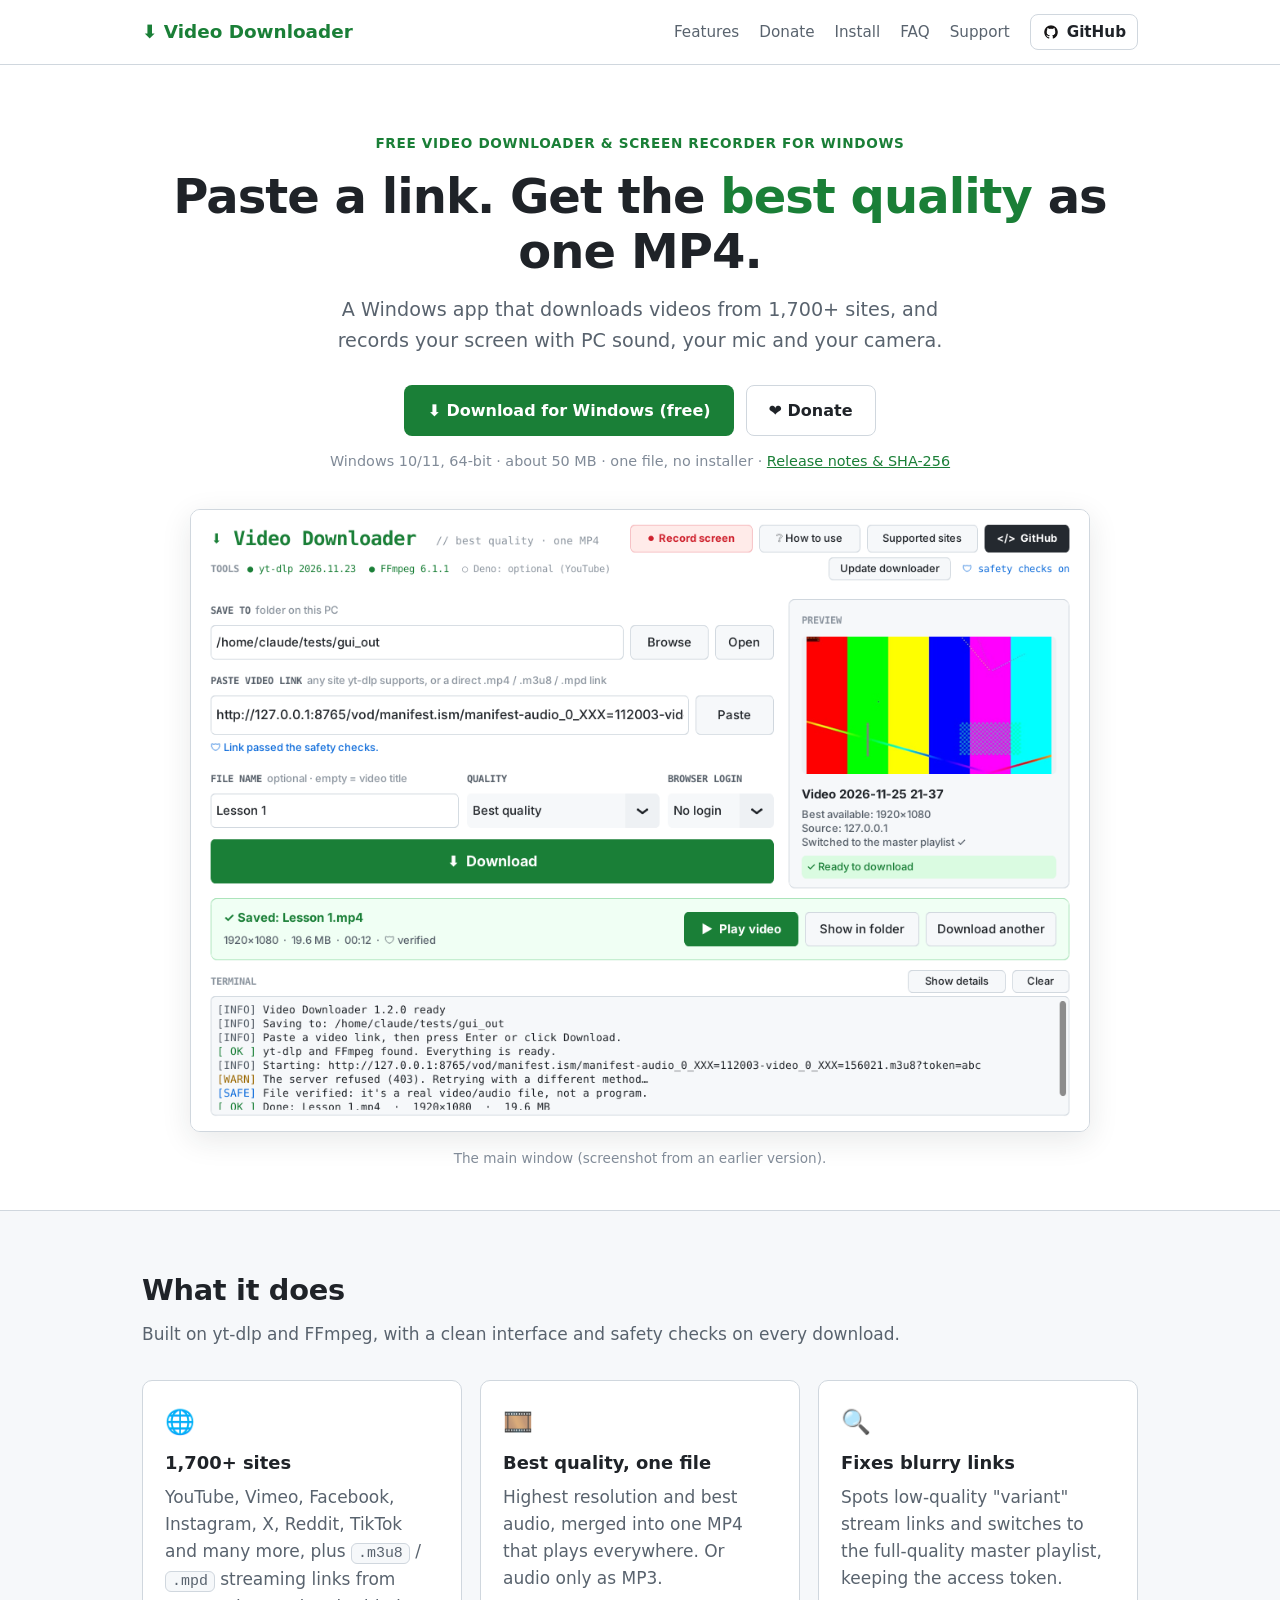
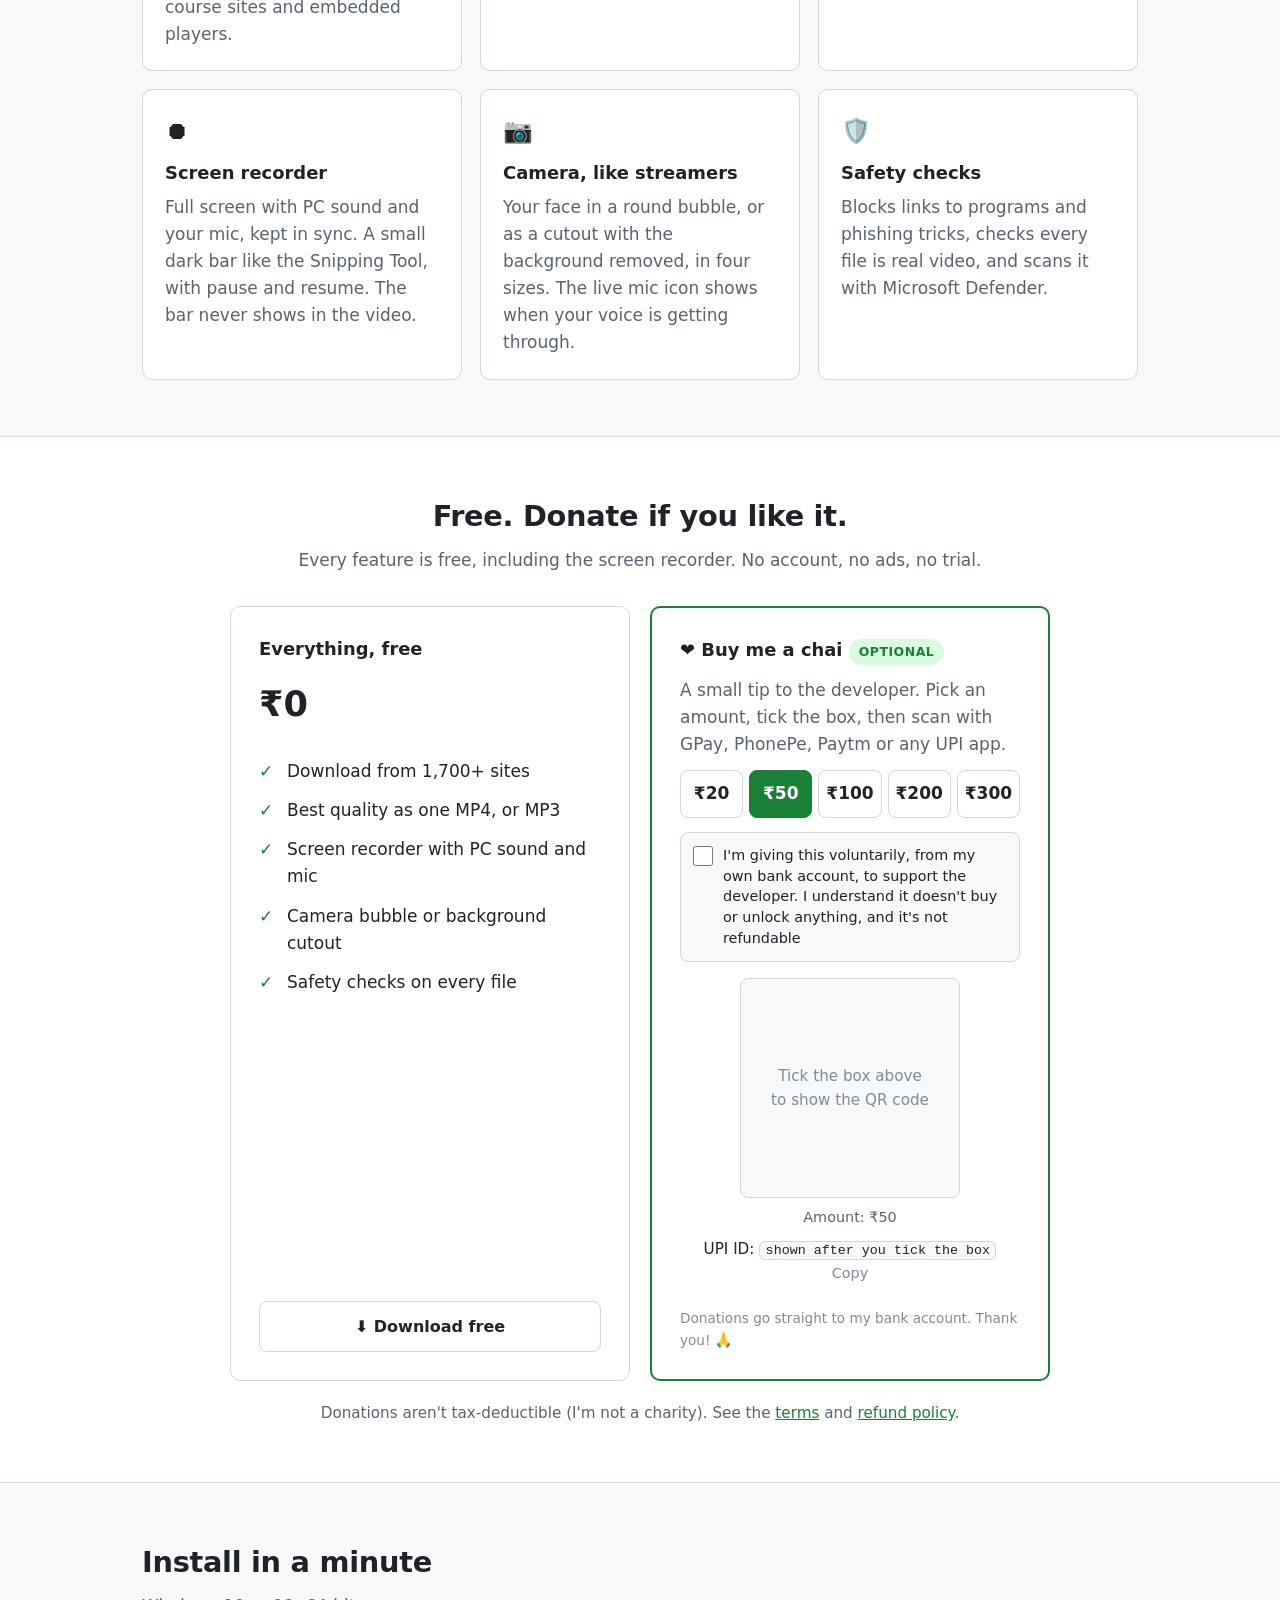
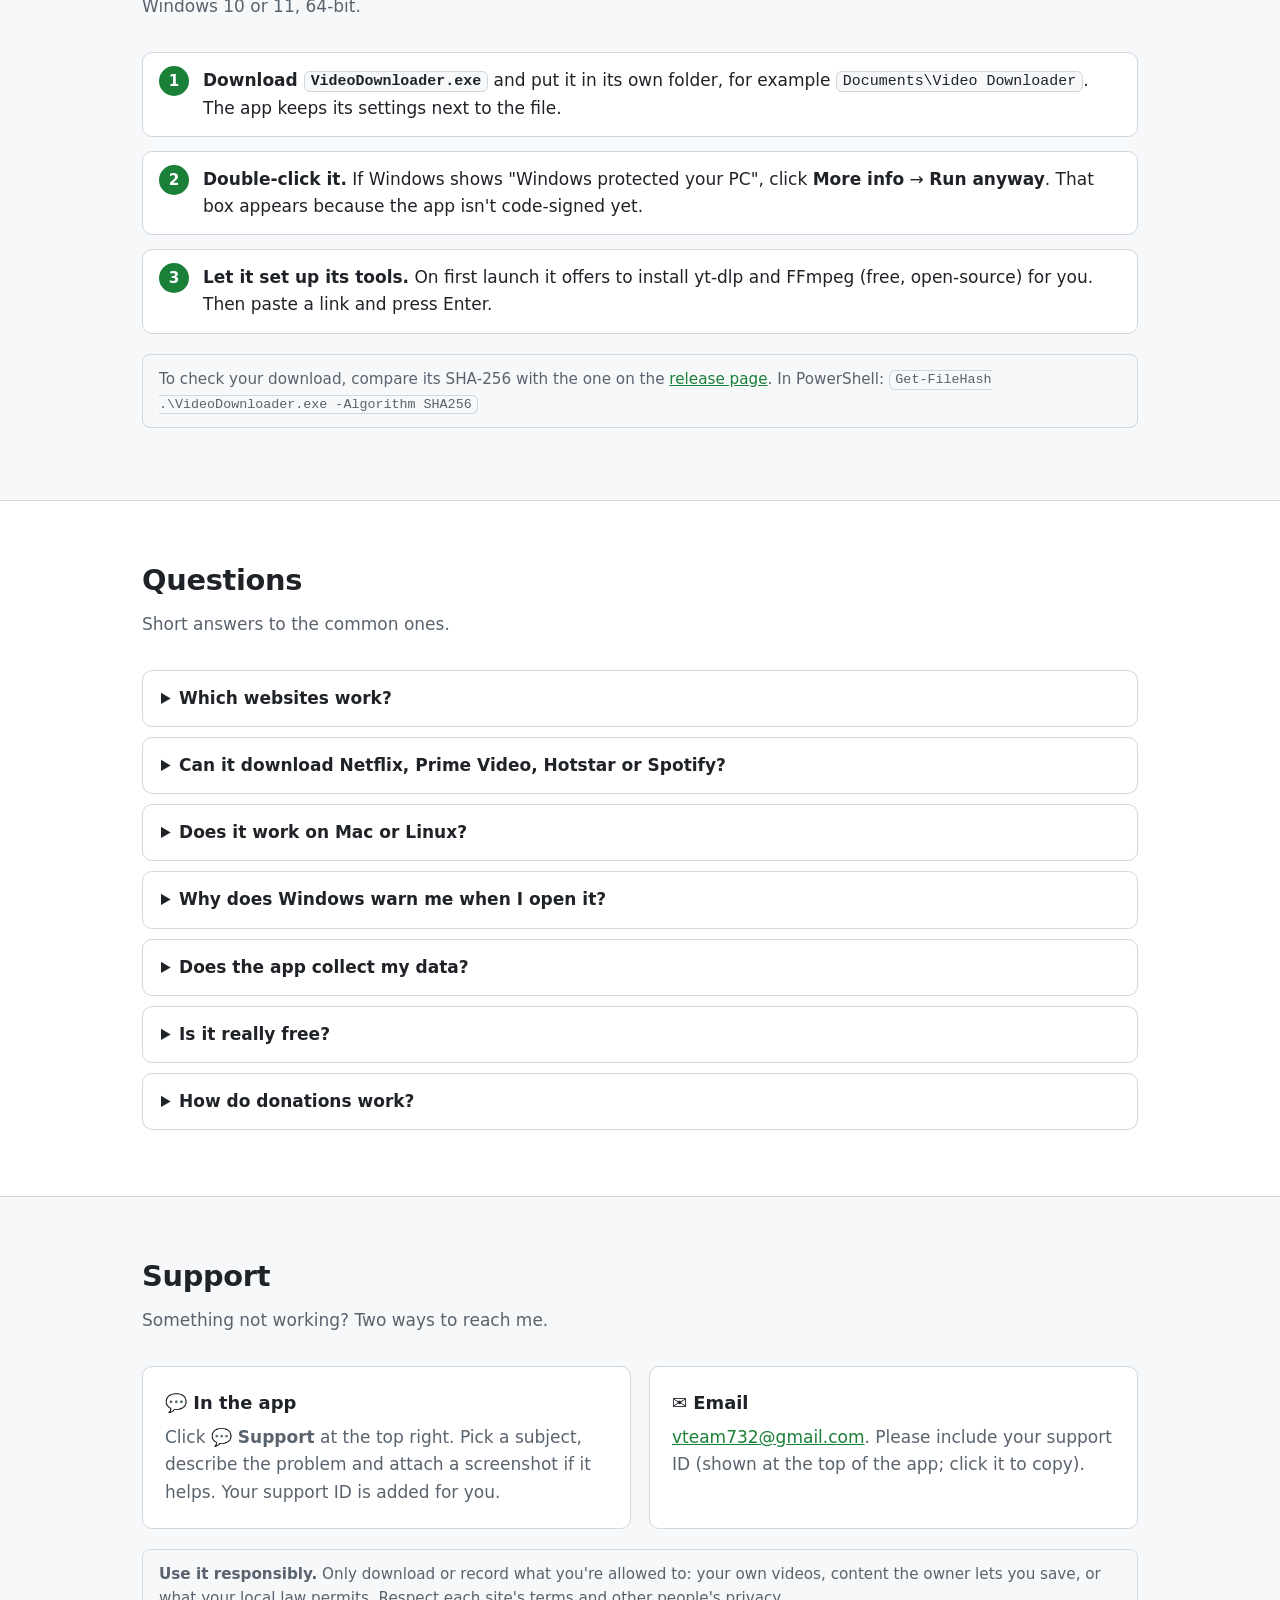
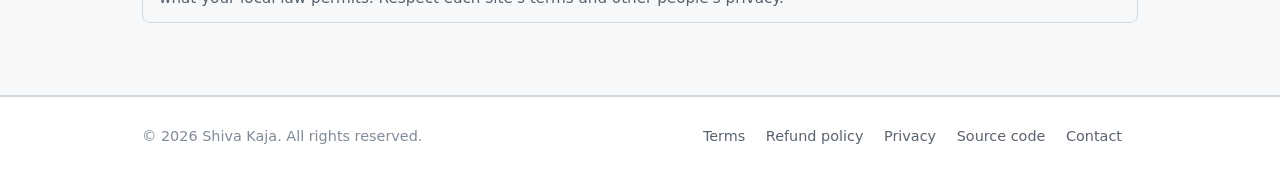
==== commit 07d39b8c: "Donations: consent tick box, real UPI ID, voluntary-donation note - App and website: "I'm giving thi" ====
--- a/docs/index.html
+++ b/docs/index.html
@@ -123,9 +123,9 @@
           </ul>
           <a class="btn btn-secondary btn-block" href="https://github.com/souldraft/video-downloader/releases/latest/download/VideoDownloader.exe">⬇ Download free</a>
         </div>
-        <div class="plan pro" id="donate-box">
+        <div class="plan pro" id="donate-box" data-upi="shivaabhi7796-6@okicici">
           <h3>❤ Buy me a chai <span class="badge">optional</span></h3>
-          <p style="margin:6px 0 12px;color:var(--muted)">Pick an amount and scan with GPay, PhonePe, Paytm or any UPI app.</p>
+          <p style="margin:6px 0 12px;color:var(--muted)">A small tip to the developer. Pick an amount, tick the box, then scan with GPay, PhonePe, Paytm or any UPI app.</p>
           <div class="amounts" role="group" aria-label="Donation amount">
             <button type="button" data-amount="20">₹20</button>
             <button type="button" data-amount="50" aria-pressed="true">₹50</button>
@@ -133,13 +133,21 @@
             <button type="button" data-amount="200">₹200</button>
             <button type="button" data-amount="300">₹300</button>
           </div>
-          <div class="qr"><img id="donate-qr" src="donate/qr-50.png" alt="UPI QR code for a ₹50 donation" width="220" height="220"></div>
-          <p class="upi-id">UPI ID: <code id="donate-upi">UPI_ID_HERE</code> <button type="button" id="donate-copy" class="link-btn">Copy</button></p>
-          <a id="donate-app" class="btn btn-primary btn-block mobile-only" href="#">Open my UPI app · ₹50</a>
-          <p class="small-note">Donations are voluntary and don't unlock anything. They go straight to my bank account. Thank you! 🙏</p>
+          <label class="consent">
+            <input type="checkbox" id="donate-agree" autocomplete="off">
+            <span>I'm giving this voluntarily, from my own bank account, to support the developer. I understand it doesn't buy or unlock anything, and it's not refundable</span>
+          </label>
+          <div class="qr">
+            <div id="donate-locked" class="qr-locked">Tick the box above<br>to show the QR code</div>
+            <img id="donate-qr" class="hidden" alt="" width="220" height="220">
+          </div>
+          <p id="donate-amount-note" class="amount-note">Amount: ₹50</p>
+          <p class="upi-id">UPI ID: <code id="donate-upi">shown after you tick the box</code> <button type="button" id="donate-copy" class="link-btn" disabled>Copy</button></p>
+          <a id="donate-app" class="btn btn-primary btn-block mobile-only" aria-disabled="true" role="link">Open my UPI app · ₹50</a>
+          <p class="small-note">Donations go straight to my bank account. Thank you! 🙏</p>
         </div>
       </div>
-      <p style="max-width:820px;margin:20px auto 0;color:var(--muted);font-size:0.95rem;text-align:center">Donations aren't tax-deductible (I'm not a charity). Paid the wrong amount by mistake? See the <a href="refund.html">refund policy</a>.</p>
+      <p style="max-width:820px;margin:20px auto 0;color:var(--muted);font-size:0.95rem;text-align:center">Donations aren't tax-deductible (I'm not a charity). See the <a href="terms.html">terms</a> and <a href="refund.html">refund policy</a>.</p>
     </div>
   </section>
 
@@ -225,28 +233,51 @@
 
 <script>
   (function () {
-    var upi = document.getElementById("donate-upi").textContent.trim();
+    // The tick is never stored (no cookies, no localStorage): every visit starts unticked.
+    var box = document.getElementById("donate-box");
+    var upi = box.dataset.upi;
+    var agree = document.getElementById("donate-agree");
     var qr = document.getElementById("donate-qr");
+    var locked = document.getElementById("donate-locked");
+    var idText = document.getElementById("donate-upi");
+    var copy = document.getElementById("donate-copy");
     var app = document.getElementById("donate-app");
+    var note = document.getElementById("donate-amount-note");
     var buttons = document.querySelectorAll(".amounts button");
-    function link(amount) {
+    var amount = "50";
+    function link(a) {
       return "upi://pay?pa=" + encodeURIComponent(upi).replace("%40", "@") + "&pn=Video%20Downloader&am=" +
-        amount + ".00&cu=INR&tn=Video%20Downloader%20donation";
+        a + ".00&cu=INR&tn=Video%20Downloader%20voluntary%20donation";
     }
-    function pick(amount) {
+    function render() {
       buttons.forEach(function (b) { b.setAttribute("aria-pressed", b.dataset.amount === amount ? "true" : "false"); });
-      qr.src = "donate/qr-" + amount + ".png";
-      qr.alt = "UPI QR code for a ₹" + amount + " donation";
-      app.href = link(amount);
       app.textContent = "Open my UPI app · ₹" + amount;
+      if (agree.checked) {
+        qr.src = "donate/qr-" + amount + ".png";
+        qr.alt = "UPI QR code for a ₹" + amount + " donation";
+        qr.classList.remove("hidden"); locked.classList.add("hidden");
+        note.textContent = "Scan with any UPI app to give ₹" + amount + ".";
+        idText.textContent = upi; copy.disabled = false;
+        app.href = link(amount); app.removeAttribute("aria-disabled");
+      } else {
+        qr.removeAttribute("src"); qr.alt = "";
+        qr.classList.add("hidden"); locked.classList.remove("hidden");
+        note.textContent = "Amount: ₹" + amount;
+        idText.textContent = "shown after you tick the box"; copy.disabled = true;
+        app.removeAttribute("href"); app.setAttribute("aria-disabled", "true");
+      }
     }
-    buttons.forEach(function (b) { b.addEventListener("click", function () { pick(b.dataset.amount); }); });
-    document.getElementById("donate-copy").addEventListener("click", function (e) {
-      var btn = e.target;
-      function done() { btn.textContent = "Copied ✓"; setTimeout(function () { btn.textContent = "Copy"; }, 1500); }
+    buttons.forEach(function (b) { b.addEventListener("click", function () { amount = b.dataset.amount; render(); }); });
+    agree.addEventListener("change", render);
+    copy.addEventListener("click", function () {
+      if (!agree.checked) return;
+      function done() { copy.textContent = "Copied ✓"; setTimeout(function () { copy.textContent = "Copy"; }, 1500); }
       if (navigator.clipboard && window.isSecureContext) navigator.clipboard.writeText(upi).then(done);
     });
-    pick("50");
+    // browsers can restore a ticked box on Back/Forward: always start unticked
+    window.addEventListener("pageshow", function () { agree.checked = false; render(); });
+    agree.checked = false;
+    render();
   })();
 </script>
 </body>
--- a/docs/style.css
+++ b/docs/style.css
@@ -169,3 +169,9 @@
 .small-note { color: var(--faint); font-size: 0.85rem; margin: 10px 0 0; }
 .mobile-only { display: none; }
 @media (max-width: 760px), (pointer: coarse) { .mobile-only { display: block; } }
+.consent { display: flex; gap: 10px; align-items: flex-start; margin: 14px 0 0; padding: 12px; background: var(--surface); border: 1px solid var(--border); border-radius: 8px; font-size: 0.9rem; line-height: 1.45; cursor: pointer; }
+.consent input { width: 20px; height: 20px; margin: 1px 0 0; flex: none; accent-color: var(--green); cursor: pointer; }
+.qr-locked { width: 220px; height: 220px; display: flex; align-items: center; justify-content: center; text-align: center; color: var(--faint); background: var(--surface); border: 1px solid var(--border); border-radius: 8px; font-size: 0.95rem; }
+.amount-note { text-align: center; color: var(--muted); font-size: 0.9rem; margin: 0 0 4px; }
+.link-btn:disabled { color: var(--faint); cursor: not-allowed; text-decoration: none; }
+.btn[aria-disabled="true"].btn-primary { background: var(--surface); color: var(--faint); border-color: var(--border); cursor: not-allowed; }
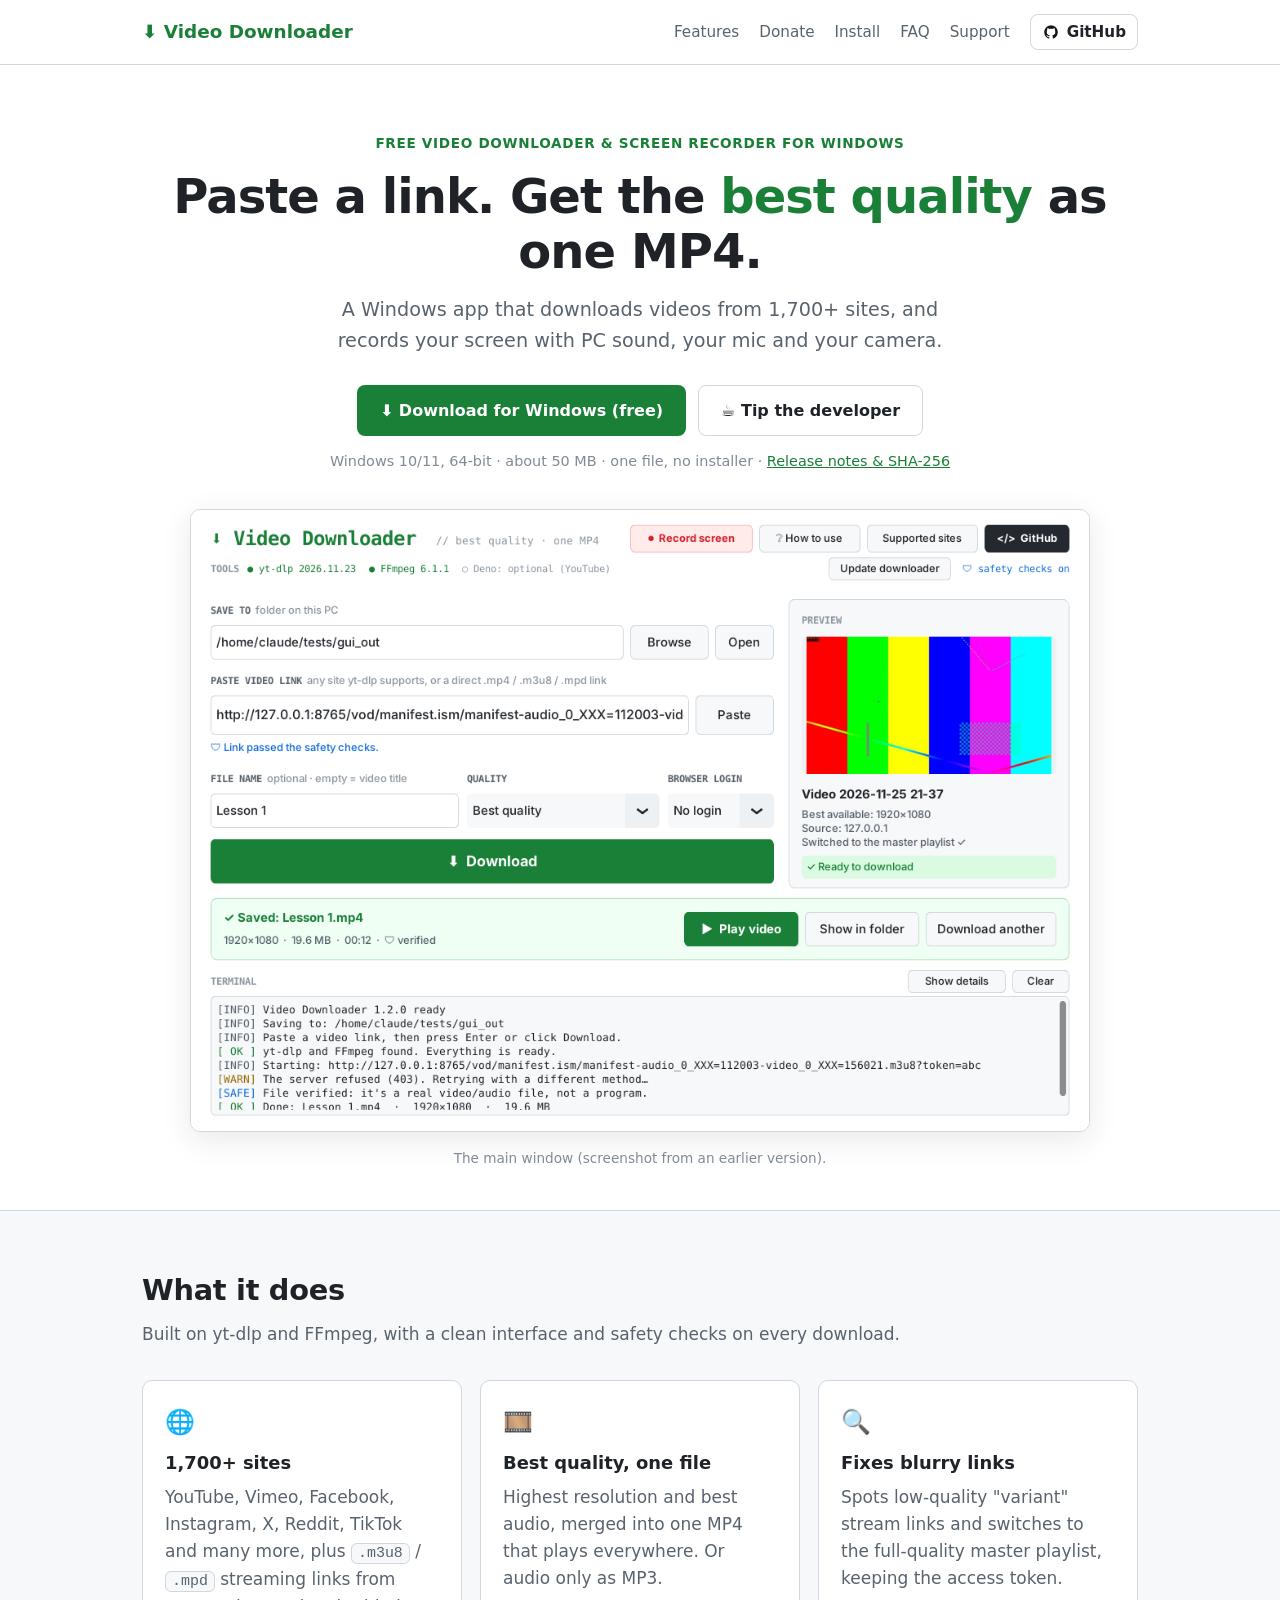
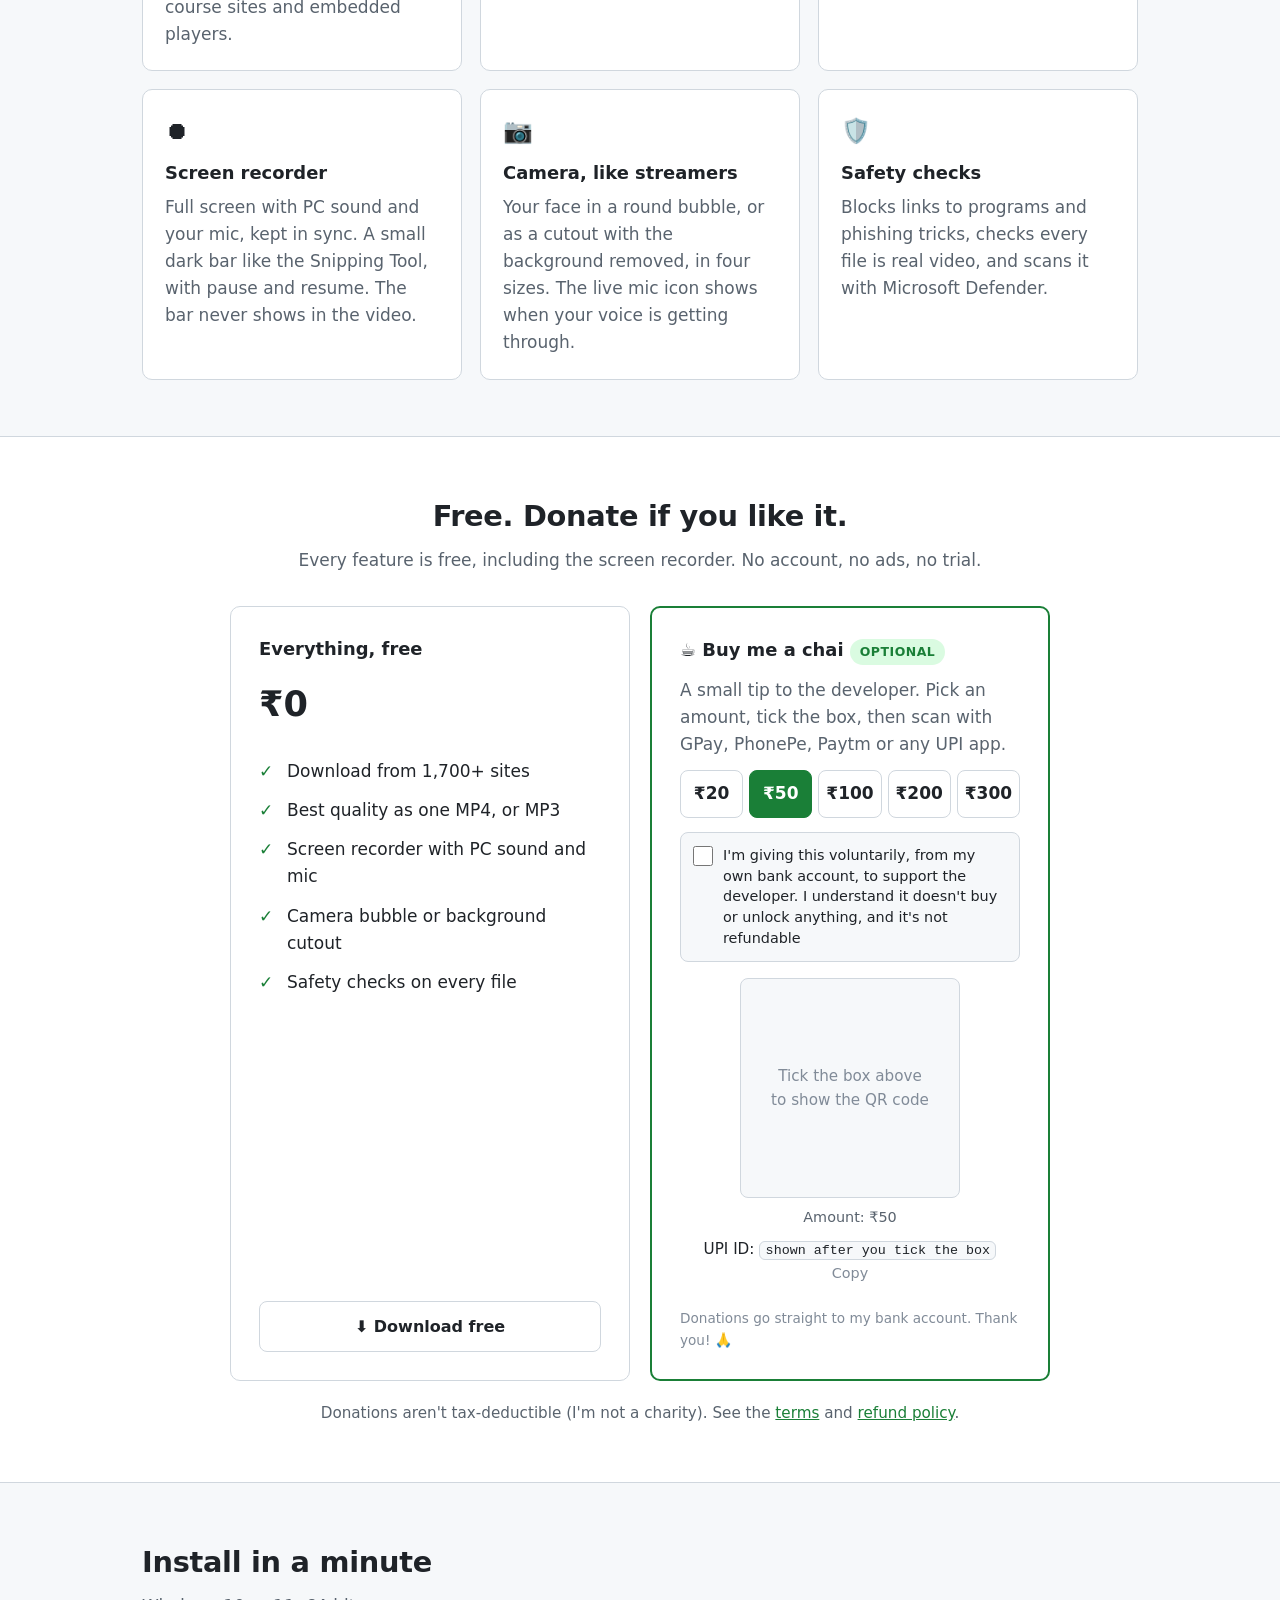
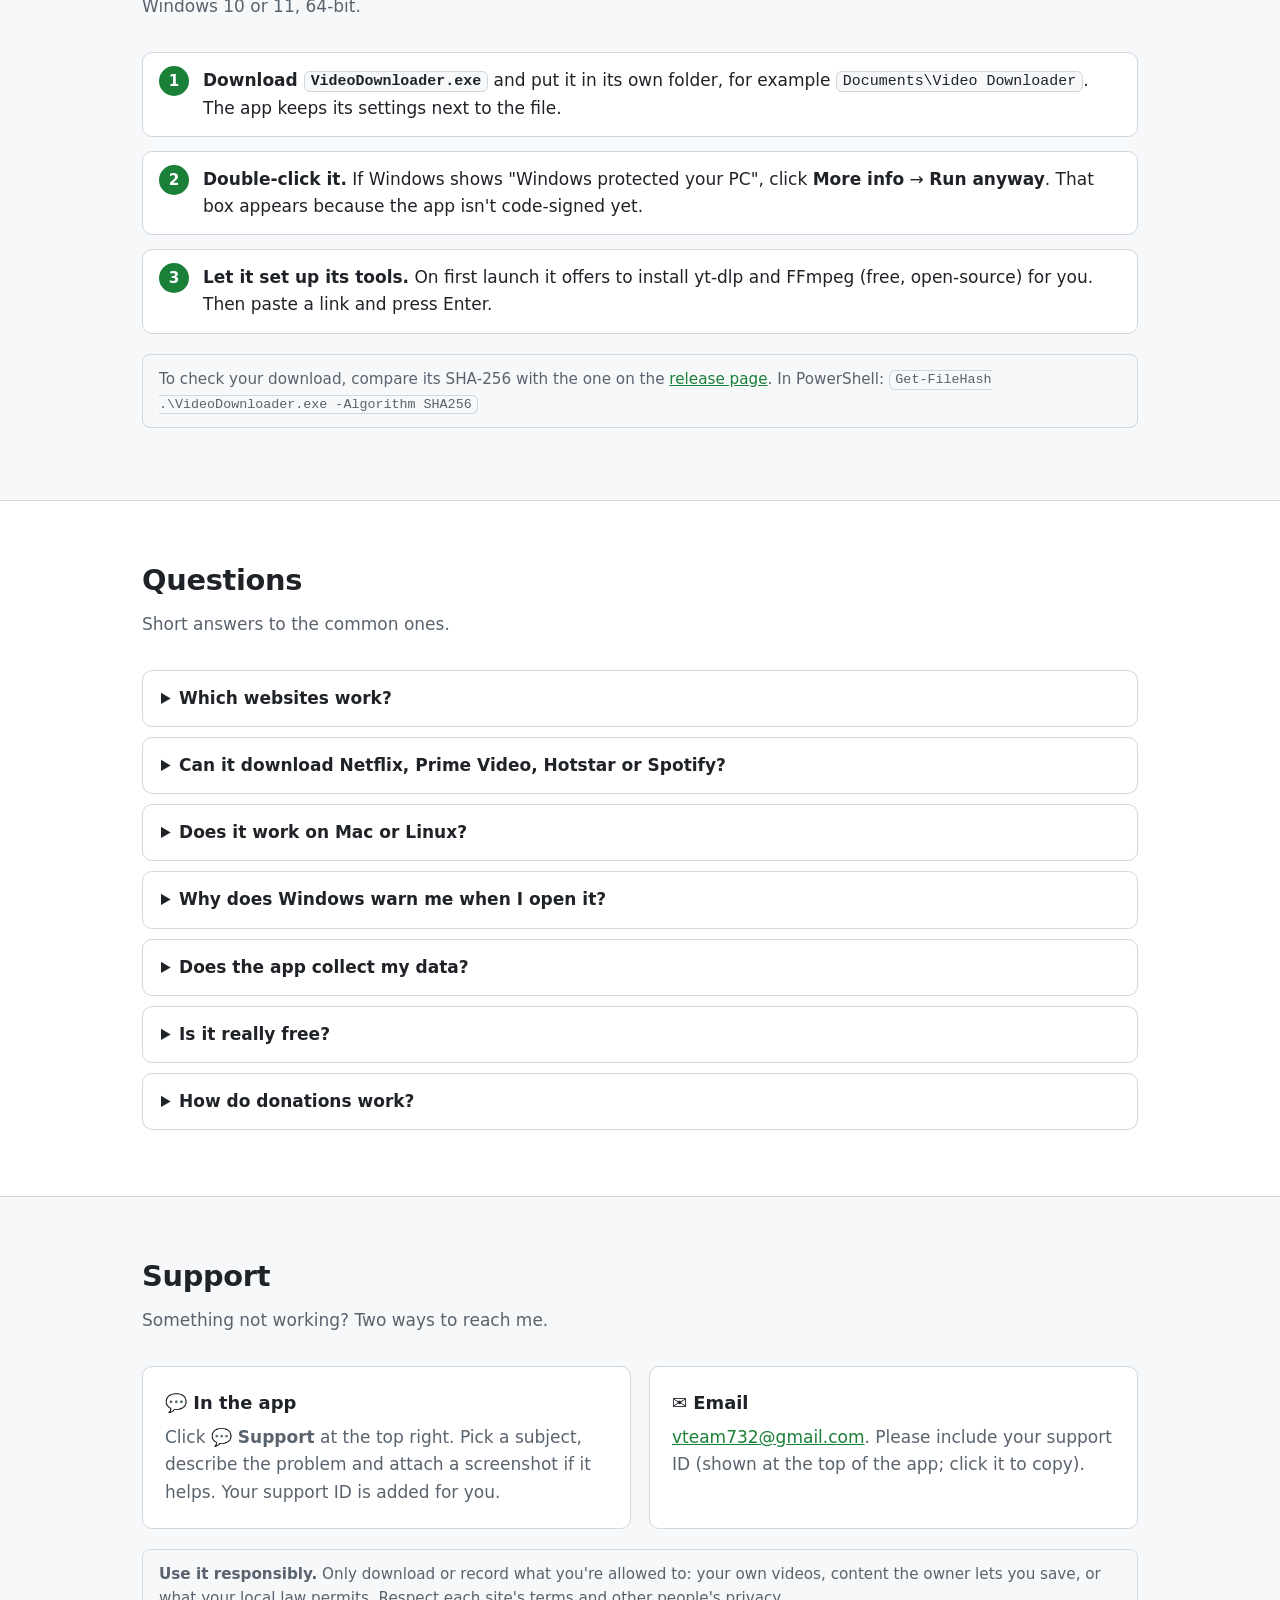
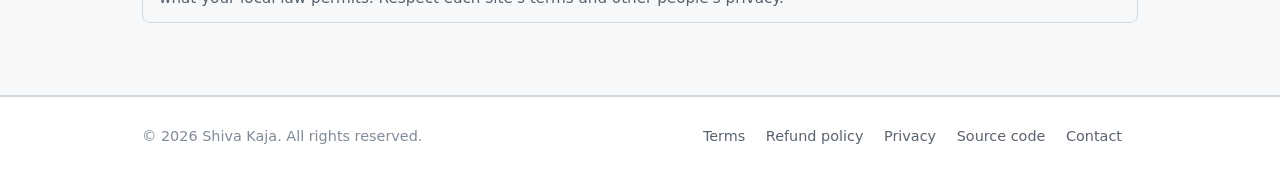
==== commit 297faf60: "Name the button "Tip the developer"; dialog and site box "Buy me a chai" Co-Authored-By: Claude Opus" ====
--- a/docs/index.html
+++ b/docs/index.html
@@ -57,7 +57,7 @@
     <p class="lead">A Windows app that downloads videos from 1,700+ sites, and records your screen with PC sound, your mic and your camera.</p>
     <div class="actions">
       <a class="btn btn-primary" href="https://github.com/souldraft/video-downloader/releases/latest/download/VideoDownloader.exe">⬇ Download for Windows (free)</a>
-      <a class="btn btn-secondary" href="#donate">❤ Donate</a>
+      <a class="btn btn-secondary" href="#donate">☕ Tip the developer</a>
     </div>
     <p class="small">Windows 10/11, 64-bit · about 50 MB · one file, no installer · <a href="https://github.com/souldraft/video-downloader/releases/latest">Release notes &amp; SHA-256</a></p>
 
@@ -124,7 +124,7 @@
           <a class="btn btn-secondary btn-block" href="https://github.com/souldraft/video-downloader/releases/latest/download/VideoDownloader.exe">⬇ Download free</a>
         </div>
         <div class="plan pro" id="donate-box" data-upi="shivaabhi7796-6@okicici">
-          <h3>❤ Buy me a chai <span class="badge">optional</span></h3>
+          <h3>☕ Buy me a chai <span class="badge">optional</span></h3>
           <p style="margin:6px 0 12px;color:var(--muted)">A small tip to the developer. Pick an amount, tick the box, then scan with GPay, PhonePe, Paytm or any UPI app.</p>
           <div class="amounts" role="group" aria-label="Donation amount">
             <button type="button" data-amount="20">₹20</button>
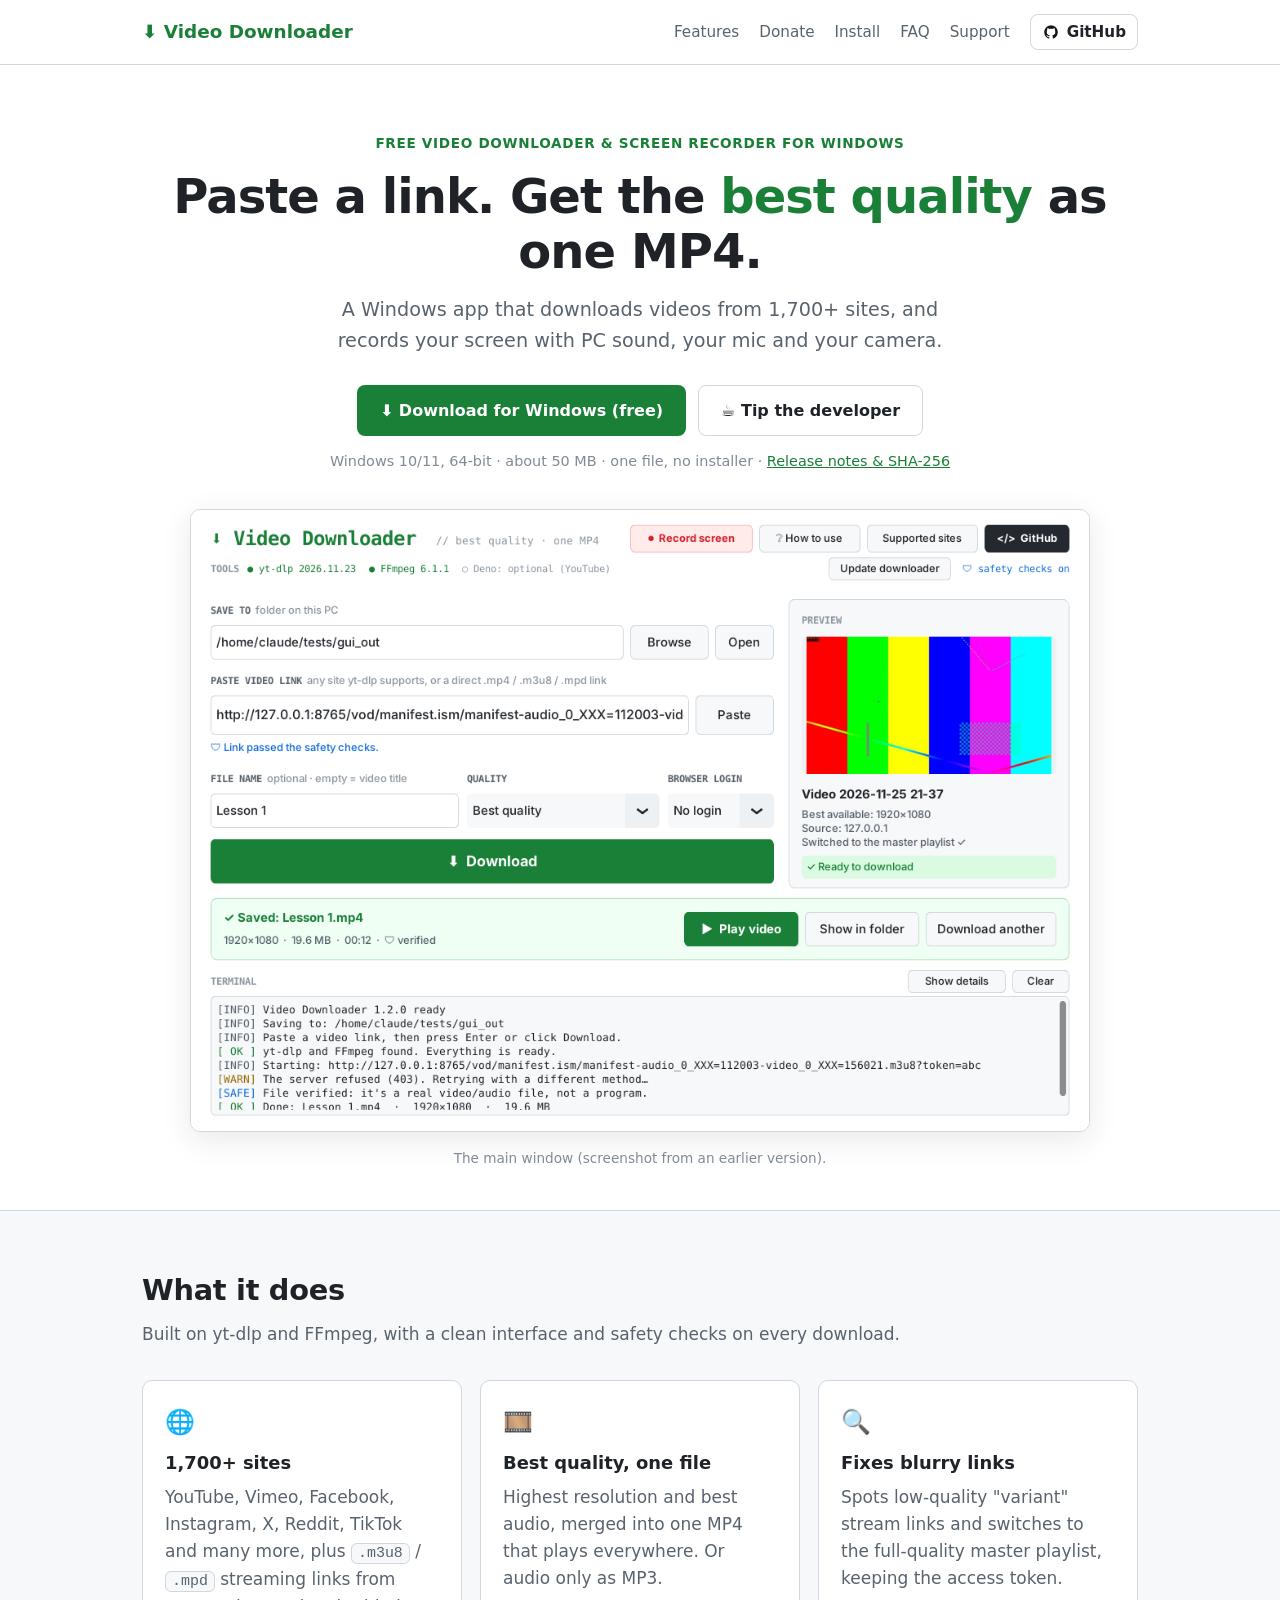
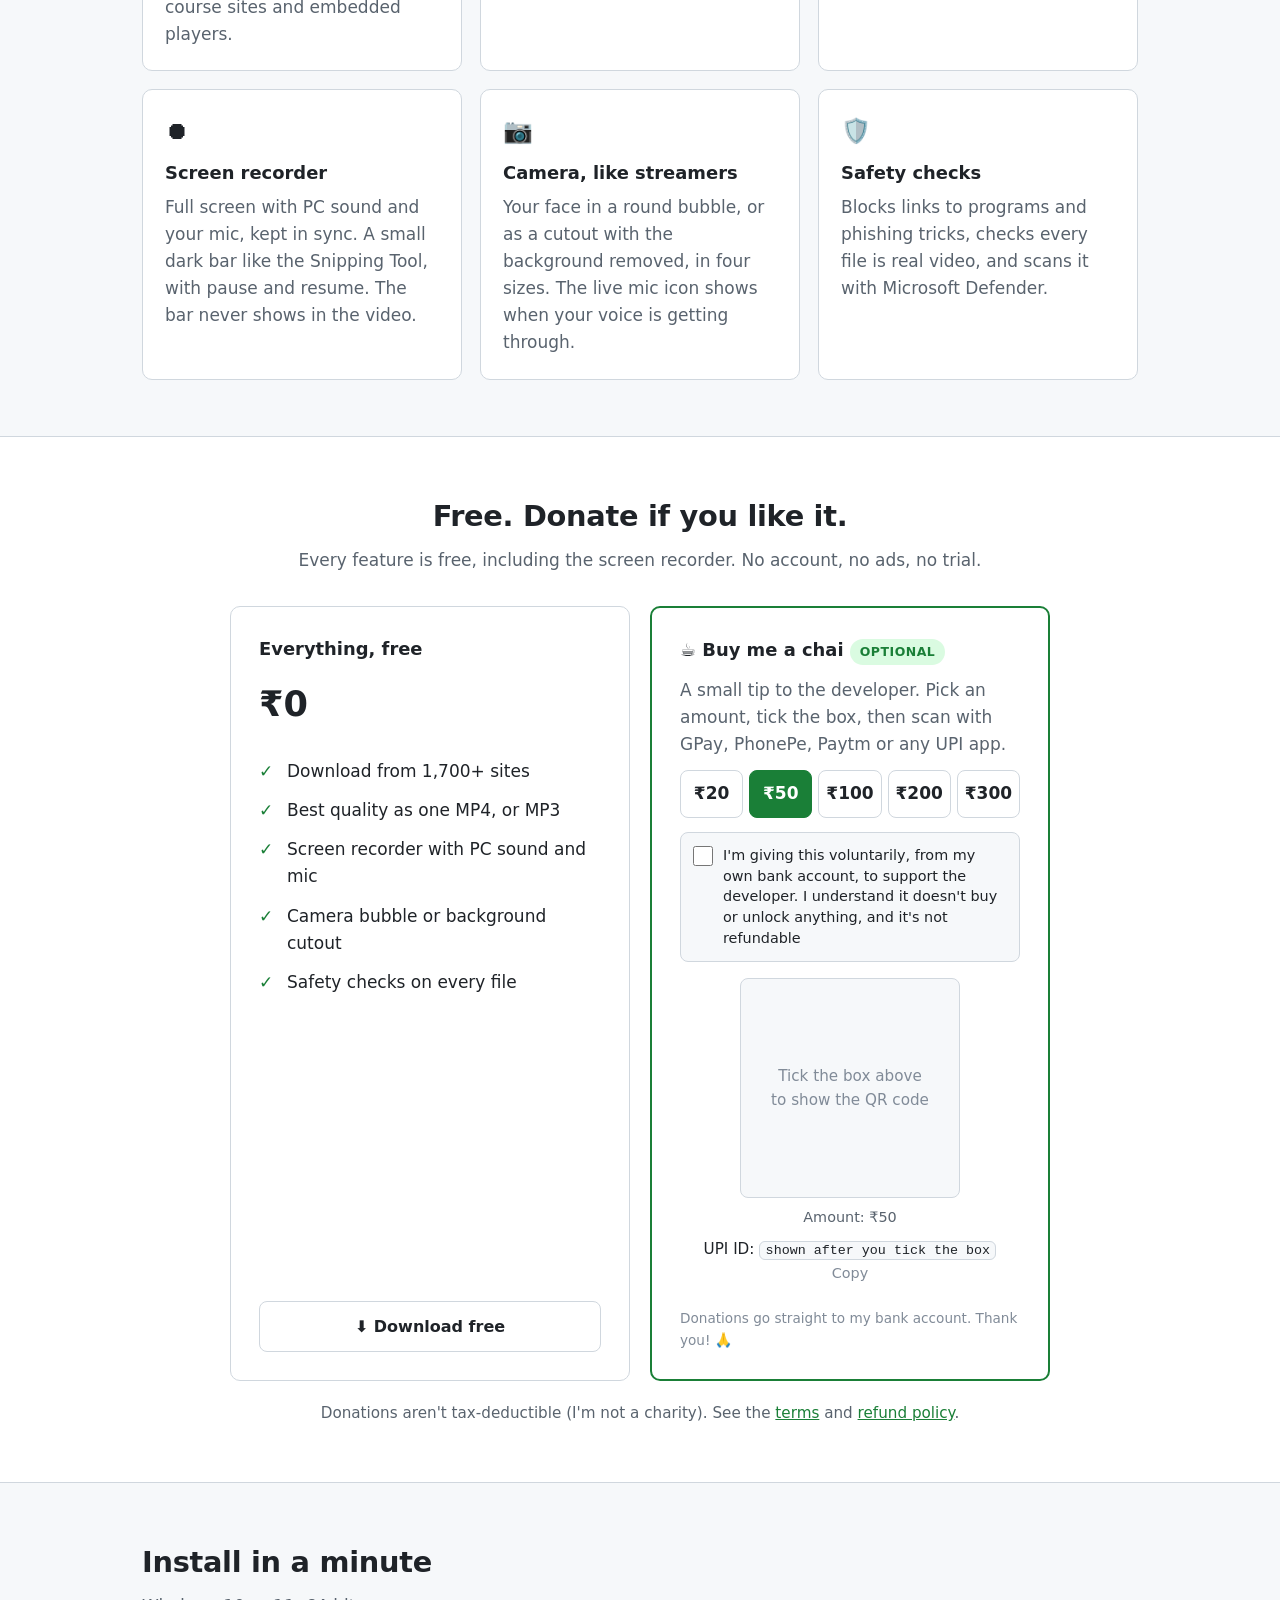
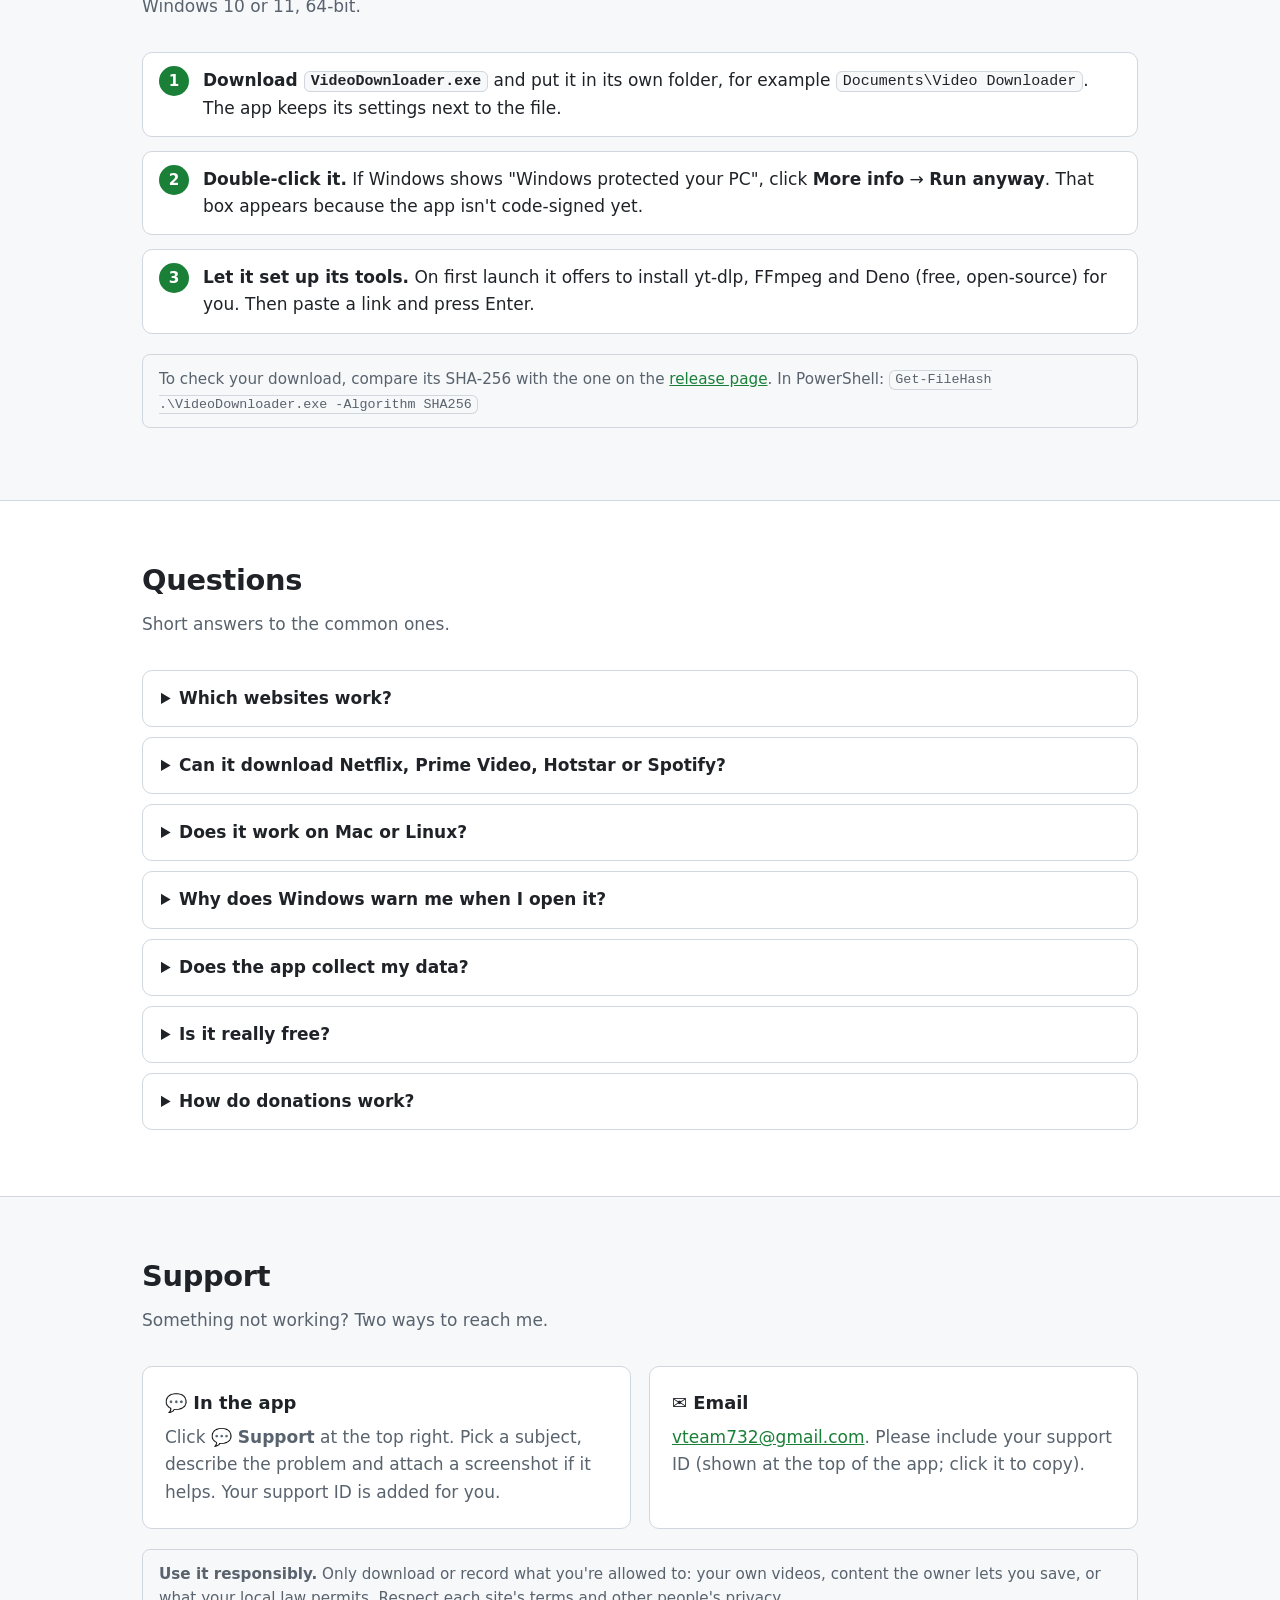
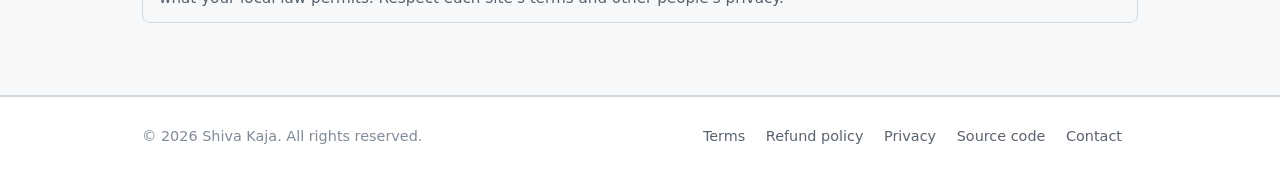
==== commit b37280bc: "v2.1.0: Deno on first install, yt-dlp update dot, app update check - Deno is installed together with" ====
--- a/docs/index.html
+++ b/docs/index.html
@@ -158,7 +158,7 @@
       <ol class="steps">
         <li><strong>Download <code>VideoDownloader.exe</code></strong> and put it in its own folder, for example <code>Documents\Video Downloader</code>. The app keeps its settings next to the file.</li>
         <li><strong>Double-click it.</strong> If Windows shows "Windows protected your PC", click <strong>More info</strong> → <strong>Run anyway</strong>. That box appears because the app isn't code-signed yet.</li>
-        <li><strong>Let it set up its tools.</strong> On first launch it offers to install yt-dlp and FFmpeg (free, open-source) for you. Then paste a link and press Enter.</li>
+        <li><strong>Let it set up its tools.</strong> On first launch it offers to install yt-dlp, FFmpeg and Deno (free, open-source) for you. Then paste a link and press Enter.</li>
       </ol>
       <p class="note-plain" style="margin-top:20px">To check your download, compare its SHA-256 with the one on the <a href="https://github.com/souldraft/video-downloader/releases/latest">release page</a>. In PowerShell: <code>Get-FileHash .\VideoDownloader.exe -Algorithm SHA256</code></p>
     </div>
